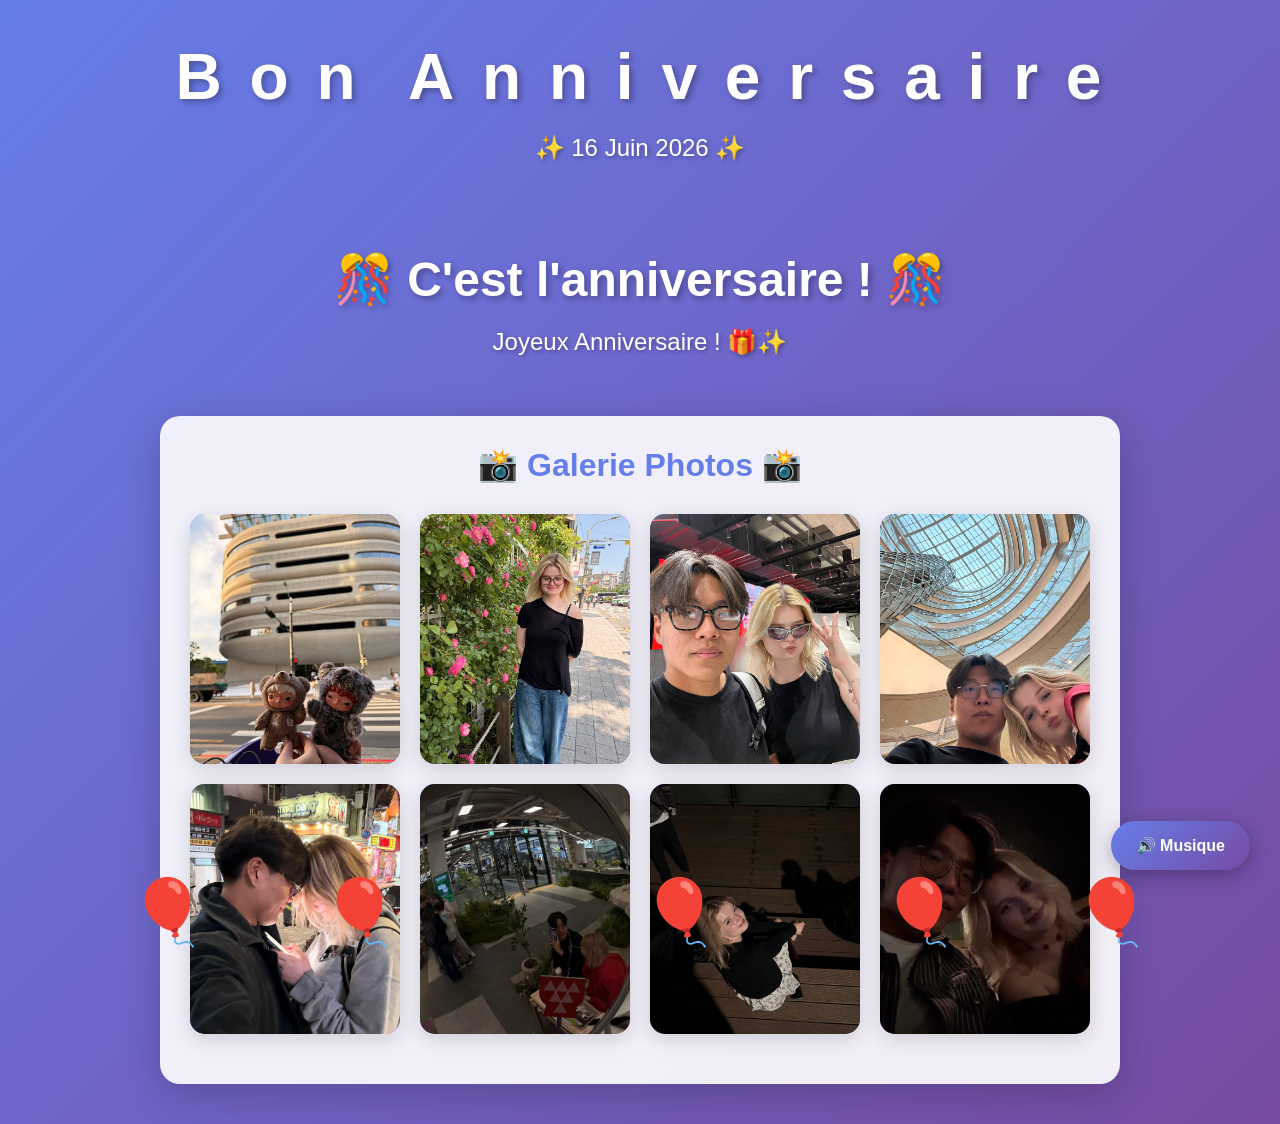
==== index.html @ 240cf1de "add text" ====
<!DOCTYPE html>
<html lang="fr">
<head>
    <meta charset="UTF-8">
    <meta name="viewport" content="width=device-width, initial-scale=1.0">
    <title>🎉 Compte à rebours Anniversaire</title>
    <link rel="stylesheet" href="styles.css">
    <!-- Contrôle de la musique -->
    <div class="music-player">
        <button id="musicToggle" class="music-btn" title="Cliquez pour jouer la musique">
            🔊 Musique
        </button>
    </div>

    <audio id="birthdayMusic" loop>
        <source src="audio/Billie_Elish.mp3" type="audio/mpeg">
         <!-- Confettis de fond 
          <source src="audio/birthday.ogg" type="audio/ogg">-->
        Votre navigateur ne supporte pas la lecture audio.
    </audio>

</head>
<body>
    <!-- Confettis de fond -->
    <div class="confetti-container" id="confetti"></div>

    <!-- Contenu principal -->
    <div class="container">
        <!-- Titre festif -->
        <div class="header">
            <h1 class="title">
                <span class="letter">B</span>
                <span class="letter">o</span>
                <span class="letter">n</span>
                <span class="letter"> </span>
                <span class="letter">A</span>
                <span class="letter">n</span>
                <span class="letter">n</span>
                <span class="letter">i</span>
                <span class="letter">v</span>
                <span class="letter">e</span>
                <span class="letter">r</span>
                <span class="letter">s</span>
                <span class="letter">a</span>
                <span class="letter">i</span>
                <span class="letter">r</span>
                <span class="letter">e</span>
            </h1>
            <p class="subtitle">✨ 16 Juin 2026 ✨</p>
        </div>

        <!-- Décompte -->
        <div class="countdown-wrapper">
            <div class="countdown" id="countdown">
                <div class="countdown-item">
                    <div class="countdown-number" id="days">0</div>
                    <div class="countdown-label">Jours</div>
                </div>
                <div class="countdown-item">
                    <div class="countdown-number" id="hours">0</div>
                    <div class="countdown-label">Heures</div>
                </div>
                <div class="countdown-item">
                    <div class="countdown-number" id="minutes">0</div>
                    <div class="countdown-label">Minutes</div>
                </div>
                <div class="countdown-item">
                    <div class="countdown-number" id="seconds">0</div>
                    <div class="countdown-label">Secondes</div>
                </div>
            </div>
        </div>

        <!-- Message de célébration -->
        <div class="celebration-message" id="celebrationMessage" style="display: none;">
            <h2 class="celebrate-text">🎊 C'est l'anniversaire ! 🎊</h2>
            <p class="celebrate-subtitle">Joyeux Anniversaire ! 🎁✨</p>
        </div>

        <!-- Galerie de photos -->
        <div class="gallery-section">
            <h2 class="gallery-title">📸 Galerie Photos 📸</h2>
            <div class="gallery">
                <div class="gallery-item" data-text="The matching Pop Mart figures ! ">
                    <img src="images/photo1.jpeg" alt="Photo d'anniversaire 1">
                    <div class="gallery-overlay">Photo 1</div>
                </div>
                <div class="gallery-item" data-text="My pretty girl with flowers🌷 ! ">
                    <img src="images/photo2.jpeg" alt="Photo d'anniversaire 2">
                    <div class="gallery-overlay">Photo 2</div>
                </div>
                <div class="gallery-item" data-text="we are stylish and no one can stop us ! 😎 ">
                    <img src="images/photo3.jpeg" alt="Photo d'anniversaire 3">
                    <div class="gallery-overlay">Photo 3</div>
                </div>
                <div class="gallery-item" data-text="Most crwoded place in the world ! 😵‍💫 ">
                    <img src="images/photo4.jpeg" alt="Photo d'anniversaire 4">
                    <div class="gallery-overlay">Photo 4</div>
                </div>
                <div class="gallery-item" data-text="My sweet heart with her cute smile ! 😍 ">
                    <img src="images/photo5.jpeg" alt="Photo d'anniversaire 5">
                    <div class="gallery-overlay">Photo 5</div>
                </div>
                <div class="gallery-item" data-text="Always together, no matter what ! 🫂 ">
                    <img src="images/photo6.jpeg" alt="Photo d'anniversaire 6">
                    <div class="gallery-overlay">Photo 6</div>
                </div>
                <div class="gallery-item" data-text="The prettiest view in the world ! 🫦 ">
                    <img src="images/photo7.jpeg" alt="Photo d'anniversaire 7">
                    <div class="gallery-overlay">Photo 7</div>
                </div>
                <div class="gallery-item" data-text="I hope we will have many more adventures together ! ❤️ ">
                    <img src="images/photo8.jpg" alt="Photo d'anniversaire 8">
                    <div class="gallery-overlay">Photo 8</div>
                </div>
            </div>
        </div>

        <!-- Modal pour afficher l'image et le texte au complet -->
        <div class="modal" id="photoModal">
            <div class="modal-content">
                <span class="close">&times;</span>
                <div class="modal-body">
                    <img id="modalImage" src="" alt="Photo agrandie"> 
                    <div class="modal-text">
                        <p id="modalText"></p>
                    </div>
                </div>
            </div>
        </div>

        <!-- Décoration festive -->
        <div class="balloons">
            <div class="balloon balloon-1">🎈</div>
            <div class="balloon balloon-2">🎈</div>
            <div class="balloon balloon-3">🎈</div>
            <div class="balloon balloon-4">🎈</div>
            <div class="balloon balloon-5">🎈</div>
        </div>
    </div>

    <script src="script.js"></script>
</body>
</html>
---- styles.css ----
* {
    margin: 0;
    padding: 0;
    box-sizing: border-box;
}

body {
    font-family: 'Arial', sans-serif;
    background: linear-gradient(135deg, #667eea 0%, #764ba2 25%, #f093fb 50%, #4facfe 75%, #00f2fe 100%);
    background-size: 400% 400%;
    animation: gradientShift 15s ease infinite;
    min-height: 100vh;
    overflow-x: hidden;
    color: #333;
}

@keyframes gradientShift {
    0% {
        background-position: 0% 50%;
    }
    50% {
        background-position: 100% 50%;
    }
    100% {
        background-position: 0% 50%;
    }
}

/* Confettis */
.confetti-container {
    position: fixed;
    top: 0;
    left: 0;
    width: 100%;
    height: 100%;
    pointer-events: none;
    overflow: hidden;
}

.confetti {
    position: absolute;
    width: 10px;
    height: 10px;
    background: #f0f;
    animation: fall 3s ease-in forwards;
}

@keyframes fall {
    to {
        transform: translateY(100vh) rotate(360deg);
        opacity: 0;
    }
}

/* Conteneur principal */
.container {
    max-width: 1000px;
    margin: 0 auto;
    padding: 40px 20px;
    z-index: 10;
    position: relative;
}

/* En-tête */
.header {
    text-align: center;
    margin-bottom: 50px;
}

.title {
    font-size: 4rem;
    font-weight: bold;
    color: white;
    text-shadow: 3px 3px 6px rgba(0, 0, 0, 0.3);
    margin-bottom: 20px;
    letter-spacing: 3px;
}

.letter {
    display: inline-block;
    animation: bounce 0.6s ease-in-out infinite;
    margin: 0 2px;
}

.letter:nth-child(1) { animation-delay: 0s; }
.letter:nth-child(2) { animation-delay: 0.1s; }
.letter:nth-child(3) { animation-delay: 0.2s; }
.letter:nth-child(4) { animation-delay: 0.3s; }
.letter:nth-child(5) { animation-delay: 0.4s; }
.letter:nth-child(6) { animation-delay: 0.5s; }
.letter:nth-child(7) { animation-delay: 0.6s; }
.letter:nth-child(8) { animation-delay: 0.7s; }
.letter:nth-child(9) { animation-delay: 0.8s; }
.letter:nth-child(10) { animation-delay: 0.9s; }
.letter:nth-child(11) { animation-delay: 1s; }
.letter:nth-child(12) { animation-delay: 1.1s; }
.letter:nth-child(13) { animation-delay: 1.2s; }
.letter:nth-child(14) { animation-delay: 1.3s; }
.letter:nth-child(15) { animation-delay: 1.4s; }
.letter:nth-child(16) { animation-delay: 1.5s; }

@keyframes bounce {
    0%, 100% {
        transform: translateY(0);
    }
    50% {
        transform: translateY(-20px);
    }
}

.subtitle {
    font-size: 1.5rem;
    color: white;
    text-shadow: 2px 2px 4px rgba(0, 0, 0, 0.3);
}

/* Décompte */
.countdown-wrapper {
    margin: 40px 0;
    display: flex;
    justify-content: center;
}

.countdown {
    display: grid;
    grid-template-columns: repeat(auto-fit, minmax(100px, 1fr));
    gap: 20px;
    max-width: 500px;
}

.countdown-item {
    background: rgba(255, 255, 255, 0.95);
    border-radius: 15px;
    padding: 20px;
    text-align: center;
    box-shadow: 0 8px 32px rgba(0, 0, 0, 0.2);
    transition: transform 0.3s ease, box-shadow 0.3s ease;
}

.countdown-item:hover {
    transform: translateY(-10px);
    box-shadow: 0 12px 40px rgba(0, 0, 0, 0.3);
}

.countdown-number {
    font-size: 3rem;
    font-weight: bold;
    color: #667eea;
    line-height: 1;
    margin-bottom: 10px;
    animation: pulse 1s ease-in-out infinite;
}

@keyframes pulse {
    0%, 100% {
        transform: scale(1);
    }
    50% {
        transform: scale(1.1);
    }
}

.countdown-label {
    font-size: 0.9rem;
    color: #666;
    text-transform: uppercase;
    font-weight: bold;
    letter-spacing: 1px;
}

/* Message de célébration */
.celebration-message {
    text-align: center;
    margin: 40px 0;
    animation: celebrateShow 0.6s ease-out;
}

@keyframes celebrateShow {
    0% {
        opacity: 0;
        transform: scale(0.8);
    }
    100% {
        opacity: 1;
        transform: scale(1);
    }
}

.celebrate-text {
    font-size: 3rem;
    color: white;
    text-shadow: 3px 3px 6px rgba(0, 0, 0, 0.3);
    animation: celebrate 0.6s ease-out;
}

@keyframes celebrate {
    0% {
        transform: scale(0) rotate(-180deg);
    }
    100% {
        transform: scale(1) rotate(0);
    }
}

.celebrate-subtitle {
    font-size: 1.5rem;
    color: white;
    text-shadow: 2px 2px 4px rgba(0, 0, 0, 0.3);
    margin-top: 20px;
}

/* Galerie de photos */
.gallery-section {
    margin-top: 60px;
    padding: 30px;
    background: rgba(255, 255, 255, 0.9);
    border-radius: 20px;
    box-shadow: 0 10px 40px rgba(0, 0, 0, 0.2);
}

.gallery-title {
    text-align: center;
    font-size: 2rem;
    color: #667eea;
    margin-bottom: 30px;
}

.gallery {
    display: grid;
    grid-template-columns: repeat(auto-fit, minmax(200px, 1fr));
    gap: 20px;
    margin-bottom: 20px;
}

.gallery-item {
    position: relative;
    border-radius: 15px;
    overflow: hidden;
    box-shadow: 0 5px 20px rgba(0, 0, 0, 0.15);
    transition: transform 0.3s ease, box-shadow 0.3s ease;
    height: 250px;
    background: linear-gradient(135deg, #667eea, #764ba2);
}

.gallery-item:hover {
    transform: translateY(-10px) scale(1.05);
    box-shadow: 0 10px 35px rgba(0, 0, 0, 0.3);
}

.gallery-item img {
    width: 100%;
    height: 100%;
    object-fit: cover;
    transition: transform 0.3s ease;
}

.gallery-item:hover img {
    transform: scale(1.1);
}

.gallery-overlay {
    position: absolute;
    bottom: 0;
    left: 0;
    right: 0;
    background: linear-gradient(to top, rgba(0, 0, 0, 0.7), transparent);
    color: white;
    padding: 20px;
    font-weight: bold;
    font-size: 1.1rem;
    transform: translateY(100%);
    transition: transform 0.3s ease;
}

.gallery-item:hover .gallery-overlay {
    transform: translateY(0);
}

.gallery-note {
    text-align: center;
    color: #667eea;
    font-style: italic;
    margin-top: 20px;
}

.gallery-note code {
    background: #f0f0f0;
    padding: 3px 8px;
    border-radius: 5px;
    font-family: 'Courier New', monospace;
}

/* Ballons */
.balloons {
    position: fixed;
    top: 0;
    left: 0;
    width: 100%;
    height: 100%;
    pointer-events: none;
    z-index: 1;
}

.balloon {
    position: absolute;
    font-size: 4rem;
    animation: float 6s ease-in infinite;
}

.balloon-1 {
    left: 10%;
    bottom: -50px;
    animation-delay: 0s;
}

.balloon-2 {
    left: 25%;
    bottom: -50px;
    animation-delay: 0.5s;
}

.balloon-3 {
    left: 50%;
    bottom: -50px;
    animation-delay: 1s;
}

.balloon-4 {
    right: 25%;
    bottom: -50px;
    animation-delay: 1.5s;
}

.balloon-5 {
    right: 10%;
    bottom: -50px;
    animation-delay: 2s;
}

@keyframes float {
    0% {
        transform: translateY(0) rotate(0deg);
        opacity: 1;
    }
    100% {
        transform: translateY(-120vh) rotate(20deg);
        opacity: 0;
    }
}

/* Responsive */
@media (max-width: 768px) {
    .title {
        font-size: 2.5rem;
    }

    .subtitle {
        font-size: 1.2rem;
    }

    .countdown {
        grid-template-columns: repeat(2, 1fr);
    }

    .countdown-number {
        font-size: 2rem;
    }

    .gallery {
        grid-template-columns: repeat(auto-fit, minmax(150px, 1fr));
    }

    .gallery-item {
        height: 150px;
    }

    .celebrate-text {
        font-size: 2rem;
    }

    .balloon {
        font-size: 3rem;
    }
}

@media (max-width: 480px) {
    .title {
        font-size: 2rem;
    }

    .subtitle {
        font-size: 1rem;
    }

    .countdown {
        grid-template-columns: repeat(2, 1fr);
        gap: 10px;
    }

    .countdown-item {
        padding: 15px;
    }

    .countdown-number {
        font-size: 1.5rem;
    }

    .gallery {
        grid-template-columns: repeat(2, 1fr);
        gap: 10px;
    }

    .gallery-item {
        height: 120px;
    }

    .gallery-section {
        padding: 20px;
    }

    .gallery-title {
        font-size: 1.5rem;
    }

    .celebrate-text {
        font-size: 1.5rem;
    }

    .balloon {
        font-size: 2rem;
    }
}

/* Lecteur de musique */
.music-player {
    position: fixed;
    bottom: 30px;
    right: 30px;
    z-index: 100;
}

.music-btn {
    background: linear-gradient(135deg, #667eea, #764ba2);
    color: white;
    border: none;
    padding: 15px 25px;
    border-radius: 50px;
    font-size: 1rem;
    font-weight: bold;
    cursor: pointer;
    box-shadow: 0 5px 20px rgba(0, 0, 0, 0.3);
    transition: all 0.3s ease;
}

.music-btn:hover {
    transform: scale(1.1);
    box-shadow: 0 8px 30px rgba(0, 0, 0, 0.4);
}

.music-btn.playing {
    background: linear-gradient(135deg, #f093fb, #f5576c);
    animation: pulse-music 1s ease-in-out infinite;
}

@keyframes pulse-music {
    0%, 100% {
        transform: scale(1);
    }
    50% {
        transform: scale(1.05);
    }
}

/* Responsive */
@media (max-width: 768px) {
    .music-player {
        bottom: 20px;
        right: 20px;
    }

    .music-btn {
        padding: 12px 20px;
        font-size: 0.9rem;
    }
}

/* Modal pour les photos */
.modal {
    display: none;
    position: fixed;
    z-index: 1000;
    left: 0;
    top: 0;
    width: 100%;
    height: 100%;
    background-color: rgba(0, 0, 0, 0.8);
    animation: fadeIn 0.3s ease;
}

@keyframes fadeIn {
    from {
        opacity: 0;
    }
    to {
        opacity: 1;
    }
}

.modal-content {
    background-color: white;
    margin: 5% auto;
    padding: 0;
    border-radius: 15px;
    max-width: 800px;
    max-height: 90vh;
    overflow-y: auto;
    box-shadow: 0 10px 50px rgba(0, 0, 0, 0.3);
    animation: slideIn 0.3s ease;
}

@keyframes slideIn {
    from {
        transform: translateY(-50px);
        opacity: 0;
    }
    to {
        transform: translateY(0);
        opacity: 1;
    }
}

.modal-body {
    position: relative;
}

.modal-body img {
    width: 100%;
    border-radius: 15px 15px 0 0;
    display: block;
}

.modal-text {
    padding: 30px;
    background: white;
    border-radius: 0 0 15px 15px;
}

.modal-text p {
    font-size: 1.1rem;
    line-height: 1.6;
    color: #333;
    margin: 0;
}

.close {
    position: absolute;
    right: 20px;
    top: 20px;
    font-size: 2rem;
    font-weight: bold;
    color: white;
    cursor: pointer;
    background: rgba(0, 0, 0, 0.5);
    width: 40px;
    height: 40px;
    border-radius: 50%;
    display: flex;
    align-items: center;
    justify-content: center;
    transition: all 0.3s ease;
}

.close:hover {
    background: rgba(0, 0, 0, 0.8);
    transform: scale(1.1);
}

/* Responsive modal */
@media (max-width: 768px) {
    .modal-content {
        margin: 20% auto;
        max-width: 95%;
    }

    .modal-text {
        padding: 20px;
    }

    .modal-text p {
        font-size: 1rem;
    }

    .close {
        right: 10px;
        top: 10px;
        width: 35px;
        height: 35px;
        font-size: 1.5rem;
    }
}
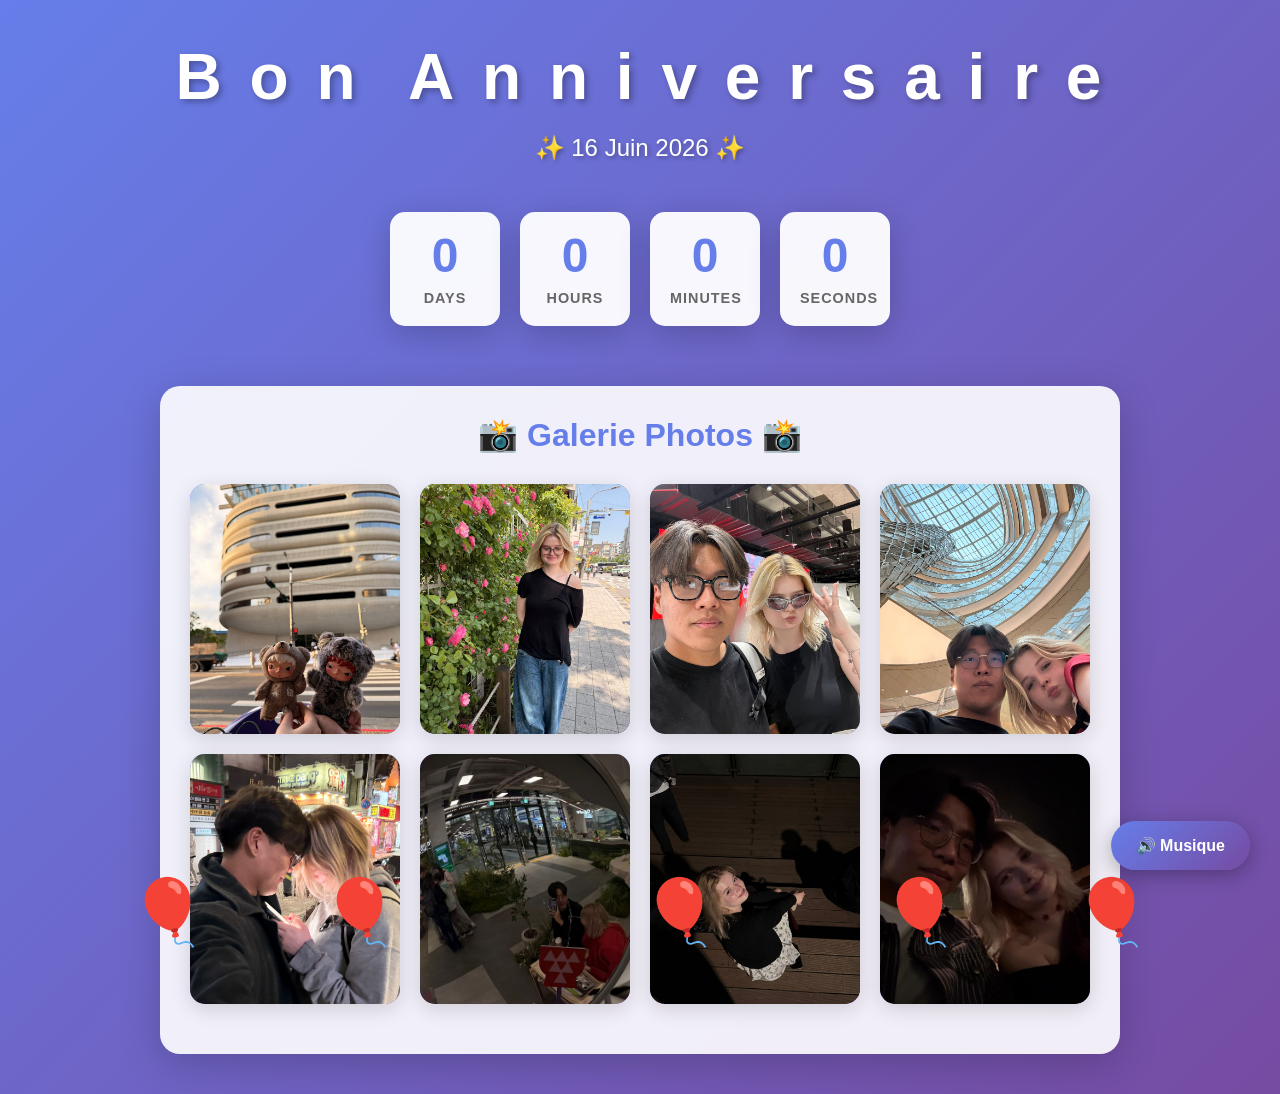
==== commit c3a6841b: "Add the locked pictures" ====
--- a/index.html
+++ b/index.html
@@ -54,11 +54,11 @@
             <div class="countdown" id="countdown">
                 <div class="countdown-item">
                     <div class="countdown-number" id="days">0</div>
-                    <div class="countdown-label">Jours</div>
+                    <div class="countdown-label">Days</div>
                 </div>
                 <div class="countdown-item">
                     <div class="countdown-number" id="hours">0</div>
-                    <div class="countdown-label">Heures</div>
+                    <div class="countdown-label">Hours</div>
                 </div>
                 <div class="countdown-item">
                     <div class="countdown-number" id="minutes">0</div>
@@ -66,7 +66,7 @@
                 </div>
                 <div class="countdown-item">
                     <div class="countdown-number" id="seconds">0</div>
-                    <div class="countdown-label">Secondes</div>
+                    <div class="countdown-label">Seconds</div>
                 </div>
             </div>
         </div>
@@ -81,35 +81,35 @@
         <div class="gallery-section">
             <h2 class="gallery-title">📸 Galerie Photos 📸</h2>
             <div class="gallery">
-                <div class="gallery-item" data-text="The matching Pop Mart figures ! ">
+                <div class="gallery-item" data-unlock-date="2026-06-09"data-text="The matching Pop Mart figures ! ">
                     <img src="images/photo1.jpeg" alt="Photo d'anniversaire 1">
                     <div class="gallery-overlay">Photo 1</div>
                 </div>
-                <div class="gallery-item" data-text="My pretty girl with flowers🌷 ! ">
+                <div class="gallery-item" data-unlock-date="2026-06-10" data-text="My pretty girl with flowers🌷 ! ">
                     <img src="images/photo2.jpeg" alt="Photo d'anniversaire 2">
                     <div class="gallery-overlay">Photo 2</div>
                 </div>
-                <div class="gallery-item" data-text="we are stylish and no one can stop us ! 😎 ">
+                <div class="gallery-item" data-unlock-date="2026-06-11" data-text="we are stylish and no one can stop us ! 😎 ">
                     <img src="images/photo3.jpeg" alt="Photo d'anniversaire 3">
                     <div class="gallery-overlay">Photo 3</div>
                 </div>
-                <div class="gallery-item" data-text="Most crwoded place in the world ! 😵‍💫 ">
+                <div class="gallery-item" data-unlock-date="2026-06-12" data-text="Most crwoded place in the world ! 😵‍💫 ">
                     <img src="images/photo4.jpeg" alt="Photo d'anniversaire 4">
                     <div class="gallery-overlay">Photo 4</div>
                 </div>
-                <div class="gallery-item" data-text="My sweet heart with her cute smile ! 😍 ">
+                <div class="gallery-item" data-unlock-date="2026-06-13" data-text="My sweet heart with her cute smile ! 😍 ">
                     <img src="images/photo5.jpeg" alt="Photo d'anniversaire 5">
                     <div class="gallery-overlay">Photo 5</div>
                 </div>
-                <div class="gallery-item" data-text="Always together, no matter what ! 🫂 ">
+                <div class="gallery-item" data-unlock-date="2026-06-14" data-text="Always together, no matter what ! 🫂 ">
                     <img src="images/photo6.jpeg" alt="Photo d'anniversaire 6">
                     <div class="gallery-overlay">Photo 6</div>
                 </div>
-                <div class="gallery-item" data-text="The prettiest view in the world ! 🫦 ">
+                <div class="gallery-item" data-unlock-date="2026-06-15" data-text="The prettiest view in the world ! 🫦 ">
                     <img src="images/photo7.jpeg" alt="Photo d'anniversaire 7">
                     <div class="gallery-overlay">Photo 7</div>
                 </div>
-                <div class="gallery-item" data-text="I hope we will have many more adventures together ! ❤️ ">
+                <div class="gallery-item" data-unlock-date="2026-06-16" data-text="I hope we will have many more adventures together ! ❤️ ">
                     <img src="images/photo8.jpg" alt="Photo d'anniversaire 8">
                     <div class="gallery-overlay">Photo 8</div>
                 </div>
--- a/styles.css
+++ b/styles.css
@@ -597,4 +597,102 @@
         height: 35px;
         font-size: 1.5rem;
     }
+}
+
+/* Verrouillage des photos */
+.gallery-lock {
+    position: absolute;
+    top: 0;
+    left: 0;
+    right: 0;
+    bottom: 0;
+    background: linear-gradient(135deg, rgba(102, 126, 234, 0.9), rgba(118, 75, 162, 0.9));
+    display: flex;
+    flex-direction: column;
+    align-items: center;
+    justify-content: center;
+    border-radius: 15px;
+    font-size: 3rem;
+    color: white;
+    transition: all 0.3s ease;
+}
+
+.gallery-lock span {
+    font-size: 4rem;
+    margin-bottom: 10px;
+    animation: shake 0.5s ease-in-out infinite;
+}
+
+@keyframes shake {
+    0%, 100% {
+        transform: rotate(-5deg);
+    }
+    50% {
+        transform: rotate(5deg);
+    }
+}
+
+.gallery-lock small {
+    font-size: 0.8rem;
+    text-align: center;
+    font-weight: bold;
+}
+
+/* Photo déverrouillée */
+.gallery-item.unlocked .gallery-lock {
+    display: none;
+}
+
+.gallery-item.unlocked {
+    cursor: pointer;
+}
+
+.gallery-item.locked {
+    cursor: not-allowed;
+    opacity: 0.7;
+}
+
+.gallery-item.unlocked:hover {
+    transform: translateY(-10px) scale(1.05);
+    box-shadow: 0 10px 35px rgba(0, 0, 0, 0.3);
+}
+
+.unlock-notification {
+    position: fixed;
+    top: 20px;
+    left: 50%;
+    transform: translateX(-50%);
+    background: linear-gradient(135deg, #f093fb, #f5576c);
+    color: white;
+    padding: 20px 40px;
+    border-radius: 50px;
+    box-shadow: 0 5px 20px rgba(0, 0, 0, 0.3);
+    animation: slideDown 0.5s ease-out;
+    z-index: 2000;
+}
+
+@keyframes slideDown {
+    from {
+        transform: translateX(-50%) translateY(-100px);
+        opacity: 0;
+    }
+    to {
+        transform: translateX(-50%) translateY(0);
+        opacity: 1;
+    }
+}
+
+@keyframes slideUp {
+    from {
+        transform: translateX(-50%) translateY(0);
+        opacity: 1;
+    }
+    to {
+        transform: translateX(-50%) translateY(-100px);
+        opacity: 0;
+    }
+}
+
+.unlock-notification.hide {
+    animation: slideUp 0.5s ease-out forwards;
 }
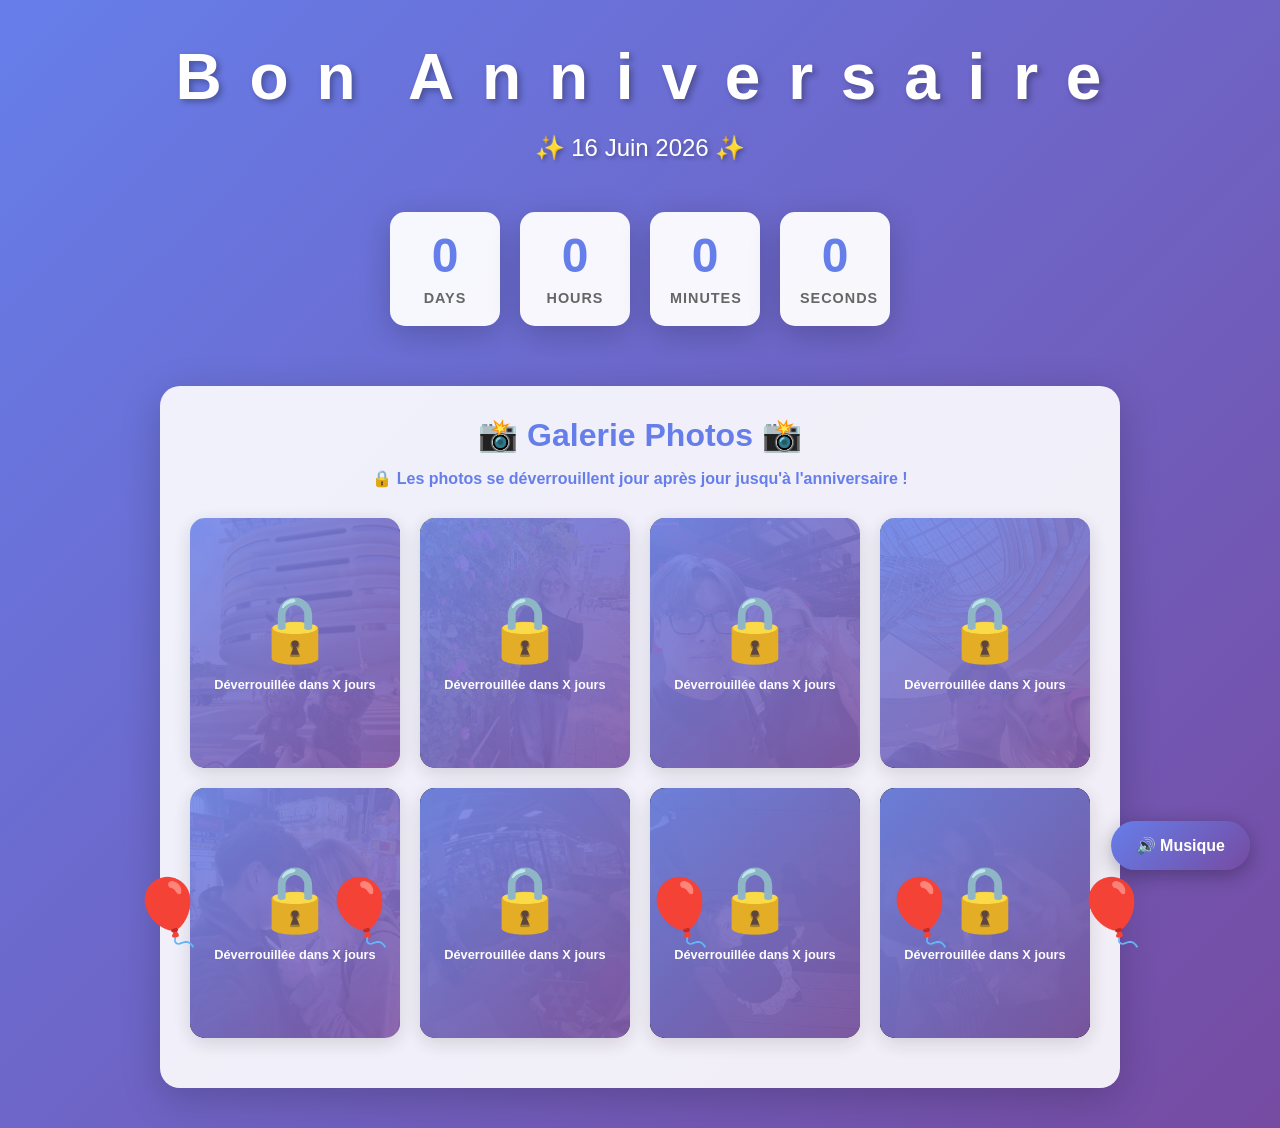
==== commit f4e01deb: "locker des images" ====
--- a/index.html
+++ b/index.html
@@ -76,42 +76,75 @@
             <h2 class="celebrate-text">🎊 C'est l'anniversaire ! 🎊</h2>
             <p class="celebrate-subtitle">Joyeux Anniversaire ! 🎁✨</p>
         </div>
-
+        
         <!-- Galerie de photos -->
         <div class="gallery-section">
             <h2 class="gallery-title">📸 Galerie Photos 📸</h2>
+            <p class="gallery-info">🔒 Les photos se déverrouillent jour après jour jusqu'à l'anniversaire !</p>
             <div class="gallery">
-                <div class="gallery-item" data-unlock-date="2026-06-09"data-text="The matching Pop Mart figures ! ">
+                <div class="gallery-item locked" data-unlock-date="2026-06-09" data-text="The matching Pop Mart figures !">
                     <img src="images/photo1.jpeg" alt="Photo d'anniversaire 1">
                     <div class="gallery-overlay">Photo 1</div>
+                    <div class="gallery-lock">
+                        <span>🔒</span>
+                        <small id="unlock-date-1">Déverrouillée dans X jours</small>
+                    </div>
                 </div>
-                <div class="gallery-item" data-unlock-date="2026-06-10" data-text="My pretty girl with flowers🌷 ! ">
+                <div class="gallery-item locked" data-unlock-date="2026-06-10" data-text="My pretty girl with flowers🌷 !">
                     <img src="images/photo2.jpeg" alt="Photo d'anniversaire 2">
                     <div class="gallery-overlay">Photo 2</div>
+                    <div class="gallery-lock">
+                        <span>🔒</span>
+                        <small id="unlock-date-2">Déverrouillée dans X jours</small>
+                    </div>
                 </div>
-                <div class="gallery-item" data-unlock-date="2026-06-11" data-text="we are stylish and no one can stop us ! 😎 ">
+                <div class="gallery-item locked" data-unlock-date="2026-06-11" data-text="we are stylish and no one can stop us ! 😎">
                     <img src="images/photo3.jpeg" alt="Photo d'anniversaire 3">
                     <div class="gallery-overlay">Photo 3</div>
+                    <div class="gallery-lock">
+                        <span>🔒</span>
+                        <small id="unlock-date-3">Déverrouillée dans X jours</small>
+                    </div>
                 </div>
-                <div class="gallery-item" data-unlock-date="2026-06-12" data-text="Most crwoded place in the world ! 😵‍💫 ">
+                <div class="gallery-item locked" data-unlock-date="2026-06-12" data-text="Most crwoded place in the world ! 😵‍💫">
                     <img src="images/photo4.jpeg" alt="Photo d'anniversaire 4">
                     <div class="gallery-overlay">Photo 4</div>
+                    <div class="gallery-lock">
+                        <span>🔒</span>
+                        <small id="unlock-date-4">Déverrouillée dans X jours</small>
+                    </div>
                 </div>
-                <div class="gallery-item" data-unlock-date="2026-06-13" data-text="My sweet heart with her cute smile ! 😍 ">
+                <div class="gallery-item locked" data-unlock-date="2026-06-13" data-text="My sweet heart with her cute smile ! 😍">
                     <img src="images/photo5.jpeg" alt="Photo d'anniversaire 5">
                     <div class="gallery-overlay">Photo 5</div>
+                    <div class="gallery-lock">
+                        <span>🔒</span>
+                        <small id="unlock-date-5">Déverrouillée dans X jours</small>
+                    </div>
                 </div>
-                <div class="gallery-item" data-unlock-date="2026-06-14" data-text="Always together, no matter what ! 🫂 ">
+                <div class="gallery-item locked" data-unlock-date="2026-06-14" data-text="Always together, no matter what ! 🫂">
                     <img src="images/photo6.jpeg" alt="Photo d'anniversaire 6">
                     <div class="gallery-overlay">Photo 6</div>
+                    <div class="gallery-lock">
+                        <span>🔒</span>
+                        <small id="unlock-date-6">Déverrouillée dans X jours</small>
+                    </div>
                 </div>
-                <div class="gallery-item" data-unlock-date="2026-06-15" data-text="The prettiest view in the world ! 🫦 ">
+                <div class="gallery-item locked" data-unlock-date="2026-06-15" data-text="The prettiest view in the world ! 🫦">
                     <img src="images/photo7.jpeg" alt="Photo d'anniversaire 7">
                     <div class="gallery-overlay">Photo 7</div>
+                    <div class="gallery-lock">
+                        <span>🔒</span>
+                        <small id="unlock-date-7">Déverrouillée dans X jours</small>
+                    </div>
                 </div>
-                <div class="gallery-item" data-unlock-date="2026-06-16" data-text="I hope we will have many more adventures together ! ❤️ ">
+                <div class="gallery-item locked" data-unlock-date="2026-06-16" data-text="I hope we will have many more adventures together ! ❤️">
                     <img src="images/photo8.jpg" alt="Photo d'anniversaire 8">
                     <div class="gallery-overlay">Photo 8</div>
+                    <div class="gallery-lock">
+                        <span>🔒</span>
+                        <small id="unlock-date-8">Déverrouillée dans X jours</small>
+                    </div>
                 </div>
             </div>
         </div>
@@ -121,7 +154,7 @@
             <div class="modal-content">
                 <span class="close">&times;</span>
                 <div class="modal-body">
-                    <img id="modalImage" src="" alt="Photo agrandie"> 
+                    <img id="modalImage" src="" alt="Photo agrandie">
                     <div class="modal-text">
                         <p id="modalText"></p>
                     </div>
--- a/styles.css
+++ b/styles.css
@@ -222,6 +222,13 @@
     text-align: center;
     font-size: 2rem;
     color: #667eea;
+    margin-bottom: 15px;
+}
+
+.gallery-info {
+    text-align: center;
+    color: #667eea;
+    font-weight: bold;
     margin-bottom: 30px;
 }
 
@@ -242,7 +249,16 @@
     background: linear-gradient(135deg, #667eea, #764ba2);
 }
 
-.gallery-item:hover {
+.gallery-item.locked {
+    cursor: not-allowed;
+    opacity: 0.9;
+}
+
+.gallery-item.unlocked {
+    cursor: pointer;
+}
+
+.gallery-item.unlocked:hover {
     transform: translateY(-10px) scale(1.05);
     box-shadow: 0 10px 35px rgba(0, 0, 0, 0.3);
 }
@@ -254,7 +270,7 @@
     transition: transform 0.3s ease;
 }
 
-.gallery-item:hover img {
+.gallery-item.unlocked:hover img {
     transform: scale(1.1);
 }
 
@@ -272,331 +288,8 @@
     transition: transform 0.3s ease;
 }
 
-.gallery-item:hover .gallery-overlay {
+.gallery-item.unlocked:hover .gallery-overlay {
     transform: translateY(0);
-}
-
-.gallery-note {
-    text-align: center;
-    color: #667eea;
-    font-style: italic;
-    margin-top: 20px;
-}
-
-.gallery-note code {
-    background: #f0f0f0;
-    padding: 3px 8px;
-    border-radius: 5px;
-    font-family: 'Courier New', monospace;
-}
-
-/* Ballons */
-.balloons {
-    position: fixed;
-    top: 0;
-    left: 0;
-    width: 100%;
-    height: 100%;
-    pointer-events: none;
-    z-index: 1;
-}
-
-.balloon {
-    position: absolute;
-    font-size: 4rem;
-    animation: float 6s ease-in infinite;
-}
-
-.balloon-1 {
-    left: 10%;
-    bottom: -50px;
-    animation-delay: 0s;
-}
-
-.balloon-2 {
-    left: 25%;
-    bottom: -50px;
-    animation-delay: 0.5s;
-}
-
-.balloon-3 {
-    left: 50%;
-    bottom: -50px;
-    animation-delay: 1s;
-}
-
-.balloon-4 {
-    right: 25%;
-    bottom: -50px;
-    animation-delay: 1.5s;
-}
-
-.balloon-5 {
-    right: 10%;
-    bottom: -50px;
-    animation-delay: 2s;
-}
-
-@keyframes float {
-    0% {
-        transform: translateY(0) rotate(0deg);
-        opacity: 1;
-    }
-    100% {
-        transform: translateY(-120vh) rotate(20deg);
-        opacity: 0;
-    }
-}
-
-/* Responsive */
-@media (max-width: 768px) {
-    .title {
-        font-size: 2.5rem;
-    }
-
-    .subtitle {
-        font-size: 1.2rem;
-    }
-
-    .countdown {
-        grid-template-columns: repeat(2, 1fr);
-    }
-
-    .countdown-number {
-        font-size: 2rem;
-    }
-
-    .gallery {
-        grid-template-columns: repeat(auto-fit, minmax(150px, 1fr));
-    }
-
-    .gallery-item {
-        height: 150px;
-    }
-
-    .celebrate-text {
-        font-size: 2rem;
-    }
-
-    .balloon {
-        font-size: 3rem;
-    }
-}
-
-@media (max-width: 480px) {
-    .title {
-        font-size: 2rem;
-    }
-
-    .subtitle {
-        font-size: 1rem;
-    }
-
-    .countdown {
-        grid-template-columns: repeat(2, 1fr);
-        gap: 10px;
-    }
-
-    .countdown-item {
-        padding: 15px;
-    }
-
-    .countdown-number {
-        font-size: 1.5rem;
-    }
-
-    .gallery {
-        grid-template-columns: repeat(2, 1fr);
-        gap: 10px;
-    }
-
-    .gallery-item {
-        height: 120px;
-    }
-
-    .gallery-section {
-        padding: 20px;
-    }
-
-    .gallery-title {
-        font-size: 1.5rem;
-    }
-
-    .celebrate-text {
-        font-size: 1.5rem;
-    }
-
-    .balloon {
-        font-size: 2rem;
-    }
-}
-
-/* Lecteur de musique */
-.music-player {
-    position: fixed;
-    bottom: 30px;
-    right: 30px;
-    z-index: 100;
-}
-
-.music-btn {
-    background: linear-gradient(135deg, #667eea, #764ba2);
-    color: white;
-    border: none;
-    padding: 15px 25px;
-    border-radius: 50px;
-    font-size: 1rem;
-    font-weight: bold;
-    cursor: pointer;
-    box-shadow: 0 5px 20px rgba(0, 0, 0, 0.3);
-    transition: all 0.3s ease;
-}
-
-.music-btn:hover {
-    transform: scale(1.1);
-    box-shadow: 0 8px 30px rgba(0, 0, 0, 0.4);
-}
-
-.music-btn.playing {
-    background: linear-gradient(135deg, #f093fb, #f5576c);
-    animation: pulse-music 1s ease-in-out infinite;
-}
-
-@keyframes pulse-music {
-    0%, 100% {
-        transform: scale(1);
-    }
-    50% {
-        transform: scale(1.05);
-    }
-}
-
-/* Responsive */
-@media (max-width: 768px) {
-    .music-player {
-        bottom: 20px;
-        right: 20px;
-    }
-
-    .music-btn {
-        padding: 12px 20px;
-        font-size: 0.9rem;
-    }
-}
-
-/* Modal pour les photos */
-.modal {
-    display: none;
-    position: fixed;
-    z-index: 1000;
-    left: 0;
-    top: 0;
-    width: 100%;
-    height: 100%;
-    background-color: rgba(0, 0, 0, 0.8);
-    animation: fadeIn 0.3s ease;
-}
-
-@keyframes fadeIn {
-    from {
-        opacity: 0;
-    }
-    to {
-        opacity: 1;
-    }
-}
-
-.modal-content {
-    background-color: white;
-    margin: 5% auto;
-    padding: 0;
-    border-radius: 15px;
-    max-width: 800px;
-    max-height: 90vh;
-    overflow-y: auto;
-    box-shadow: 0 10px 50px rgba(0, 0, 0, 0.3);
-    animation: slideIn 0.3s ease;
-}
-
-@keyframes slideIn {
-    from {
-        transform: translateY(-50px);
-        opacity: 0;
-    }
-    to {
-        transform: translateY(0);
-        opacity: 1;
-    }
-}
-
-.modal-body {
-    position: relative;
-}
-
-.modal-body img {
-    width: 100%;
-    border-radius: 15px 15px 0 0;
-    display: block;
-}
-
-.modal-text {
-    padding: 30px;
-    background: white;
-    border-radius: 0 0 15px 15px;
-}
-
-.modal-text p {
-    font-size: 1.1rem;
-    line-height: 1.6;
-    color: #333;
-    margin: 0;
-}
-
-.close {
-    position: absolute;
-    right: 20px;
-    top: 20px;
-    font-size: 2rem;
-    font-weight: bold;
-    color: white;
-    cursor: pointer;
-    background: rgba(0, 0, 0, 0.5);
-    width: 40px;
-    height: 40px;
-    border-radius: 50%;
-    display: flex;
-    align-items: center;
-    justify-content: center;
-    transition: all 0.3s ease;
-}
-
-.close:hover {
-    background: rgba(0, 0, 0, 0.8);
-    transform: scale(1.1);
-}
-
-/* Responsive modal */
-@media (max-width: 768px) {
-    .modal-content {
-        margin: 20% auto;
-        max-width: 95%;
-    }
-
-    .modal-text {
-        padding: 20px;
-    }
-
-    .modal-text p {
-        font-size: 1rem;
-    }
-
-    .close {
-        right: 10px;
-        top: 10px;
-        width: 35px;
-        height: 35px;
-        font-size: 1.5rem;
-    }
 }
 
 /* Verrouillage des photos */
@@ -615,6 +308,7 @@
     font-size: 3rem;
     color: white;
     transition: all 0.3s ease;
+    z-index: 10;
 }
 
 .gallery-lock span {
@@ -636,6 +330,7 @@
     font-size: 0.8rem;
     text-align: center;
     font-weight: bold;
+    line-height: 1.3;
 }
 
 /* Photo déverrouillée */
@@ -643,20 +338,210 @@
     display: none;
 }
 
-.gallery-item.unlocked {
+.gallery-note {
+    text-align: center;
+    color: #667eea;
+    font-style: italic;
+    margin-top: 20px;
+}
+
+.gallery-note code {
+    background: #f0f0f0;
+    padding: 3px 8px;
+    border-radius: 5px;
+    font-family: 'Courier New', monospace;
+}
+
+/* Ballons */
+.balloons {
+    position: fixed;
+    top: 0;
+    left: 0;
+    width: 100%;
+    height: 100%;
+    pointer-events: none;
+    z-index: 1;
+}
+
+.balloon {
+    position: absolute;
+    font-size: 4rem;
+    animation: float 6s ease-in infinite;
+}
+
+.balloon-1 {
+    left: 10%;
+    bottom: -50px;
+    animation-delay: 0s;
+}
+
+.balloon-2 {
+    left: 25%;
+    bottom: -50px;
+    animation-delay: 0.5s;
+}
+
+.balloon-3 {
+    left: 50%;
+    bottom: -50px;
+    animation-delay: 1s;
+}
+
+.balloon-4 {
+    right: 25%;
+    bottom: -50px;
+    animation-delay: 1.5s;
+}
+
+.balloon-5 {
+    right: 10%;
+    bottom: -50px;
+    animation-delay: 2s;
+}
+
+@keyframes float {
+    0% {
+        transform: translateY(0) rotate(0deg);
+        opacity: 1;
+    }
+    100% {
+        transform: translateY(-120vh) rotate(20deg);
+        opacity: 0;
+    }
+}
+
+/* Lecteur de musique */
+.music-player {
+    position: fixed;
+    bottom: 30px;
+    right: 30px;
+    z-index: 100;
+}
+
+.music-btn {
+    background: linear-gradient(135deg, #667eea, #764ba2);
+    color: white;
+    border: none;
+    padding: 15px 25px;
+    border-radius: 50px;
+    font-size: 1rem;
+    font-weight: bold;
     cursor: pointer;
-}
-
-.gallery-item.locked {
-    cursor: not-allowed;
-    opacity: 0.7;
-}
-
-.gallery-item.unlocked:hover {
-    transform: translateY(-10px) scale(1.05);
-    box-shadow: 0 10px 35px rgba(0, 0, 0, 0.3);
-}
-
+    box-shadow: 0 5px 20px rgba(0, 0, 0, 0.3);
+    transition: all 0.3s ease;
+}
+
+.music-btn:hover {
+    transform: scale(1.1);
+    box-shadow: 0 8px 30px rgba(0, 0, 0, 0.4);
+}
+
+.music-btn.playing {
+    background: linear-gradient(135deg, #f093fb, #f5576c);
+    animation: pulse-music 1s ease-in-out infinite;
+}
+
+@keyframes pulse-music {
+    0%, 100% {
+        transform: scale(1);
+    }
+    50% {
+        transform: scale(1.05);
+    }
+}
+
+/* Modal pour les photos */
+.modal {
+    display: none;
+    position: fixed;
+    z-index: 1000;
+    left: 0;
+    top: 0;
+    width: 100%;
+    height: 100%;
+    background-color: rgba(0, 0, 0, 0.8);
+    animation: fadeIn 0.3s ease;
+}
+
+@keyframes fadeIn {
+    from {
+        opacity: 0;
+    }
+    to {
+        opacity: 1;
+    }
+}
+
+.modal-content {
+    background-color: white;
+    margin: 5% auto;
+    padding: 0;
+    border-radius: 15px;
+    max-width: 800px;
+    max-height: 90vh;
+    overflow-y: auto;
+    box-shadow: 0 10px 50px rgba(0, 0, 0, 0.3);
+    animation: slideIn 0.3s ease;
+}
+
+@keyframes slideIn {
+    from {
+        transform: translateY(-50px);
+        opacity: 0;
+    }
+    to {
+        transform: translateY(0);
+        opacity: 1;
+    }
+}
+
+.modal-body {
+    position: relative;
+}
+
+.modal-body img {
+    width: 100%;
+    border-radius: 15px 15px 0 0;
+    display: block;
+}
+
+.modal-text {
+    padding: 30px;
+    background: white;
+    border-radius: 0 0 15px 15px;
+}
+
+.modal-text p {
+    font-size: 1.1rem;
+    line-height: 1.6;
+    color: #333;
+    margin: 0;
+}
+
+.close {
+    position: absolute;
+    right: 20px;
+    top: 20px;
+    font-size: 2rem;
+    font-weight: bold;
+    color: white;
+    cursor: pointer;
+    background: rgba(0, 0, 0, 0.5);
+    width: 40px;
+    height: 40px;
+    border-radius: 50%;
+    display: flex;
+    align-items: center;
+    justify-content: center;
+    transition: all 0.3s ease;
+}
+
+.close:hover {
+    background: rgba(0, 0, 0, 0.8);
+    transform: scale(1.1);
+}
+
+/* Notification de déverrouillage */
 .unlock-notification {
     position: fixed;
     top: 20px;
@@ -695,4 +580,118 @@
 
 .unlock-notification.hide {
     animation: slideUp 0.5s ease-out forwards;
-}+}
+
+/* Responsive */
+@media (max-width: 768px) {
+    .title {
+        font-size: 2.5rem;
+    }
+
+    .subtitle {
+        font-size: 1.2rem;
+    }
+
+    .countdown {
+        grid-template-columns: repeat(2, 1fr);
+    }
+
+    .countdown-number {
+        font-size: 2rem;
+    }
+
+    .gallery {
+        grid-template-columns: repeat(auto-fit, minmax(150px, 1fr));
+    }
+
+    .gallery-item {
+        height: 150px;
+    }
+
+    .celebrate-text {
+        font-size: 2rem;
+    }
+
+    .balloon {
+        font-size: 3rem;
+    }
+
+    .music-player {
+        bottom: 20px;
+        right: 20px;
+    }
+
+    .music-btn {
+        padding: 12px 20px;
+        font-size: 0.9rem;
+    }
+
+    .modal-content {
+        margin: 20% auto;
+        max-width: 95%;
+    }
+
+    .modal-text {
+        padding: 20px;
+    }
+
+    .modal-text p {
+        font-size: 1rem;
+    }
+
+    .close {
+        right: 10px;
+        top: 10px;
+        width: 35px;
+        height: 35px;
+        font-size: 1.5rem;
+    }
+}
+
+@media (max-width: 480px) {
+    .title {
+        font-size: 2rem;
+    }
+
+    .subtitle {
+        font-size: 1rem;
+    }
+
+    .countdown {
+        grid-template-columns: repeat(2, 1fr);
+        gap: 10px;
+    }
+
+    .countdown-item {
+        padding: 15px;
+    }
+
+    .countdown-number {
+        font-size: 1.5rem;
+    }
+
+    .gallery {
+        grid-template-columns: repeat(2, 1fr);
+        gap: 10px;
+    }
+
+    .gallery-item {
+        height: 120px;
+    }
+
+    .gallery-section {
+        padding: 20px;
+    }
+
+    .gallery-title {
+        font-size: 1.5rem;
+    }
+
+    .celebrate-text {
+        font-size: 1.5rem;
+    }
+
+    .balloon {
+        font-size: 2rem;
+    }
+}
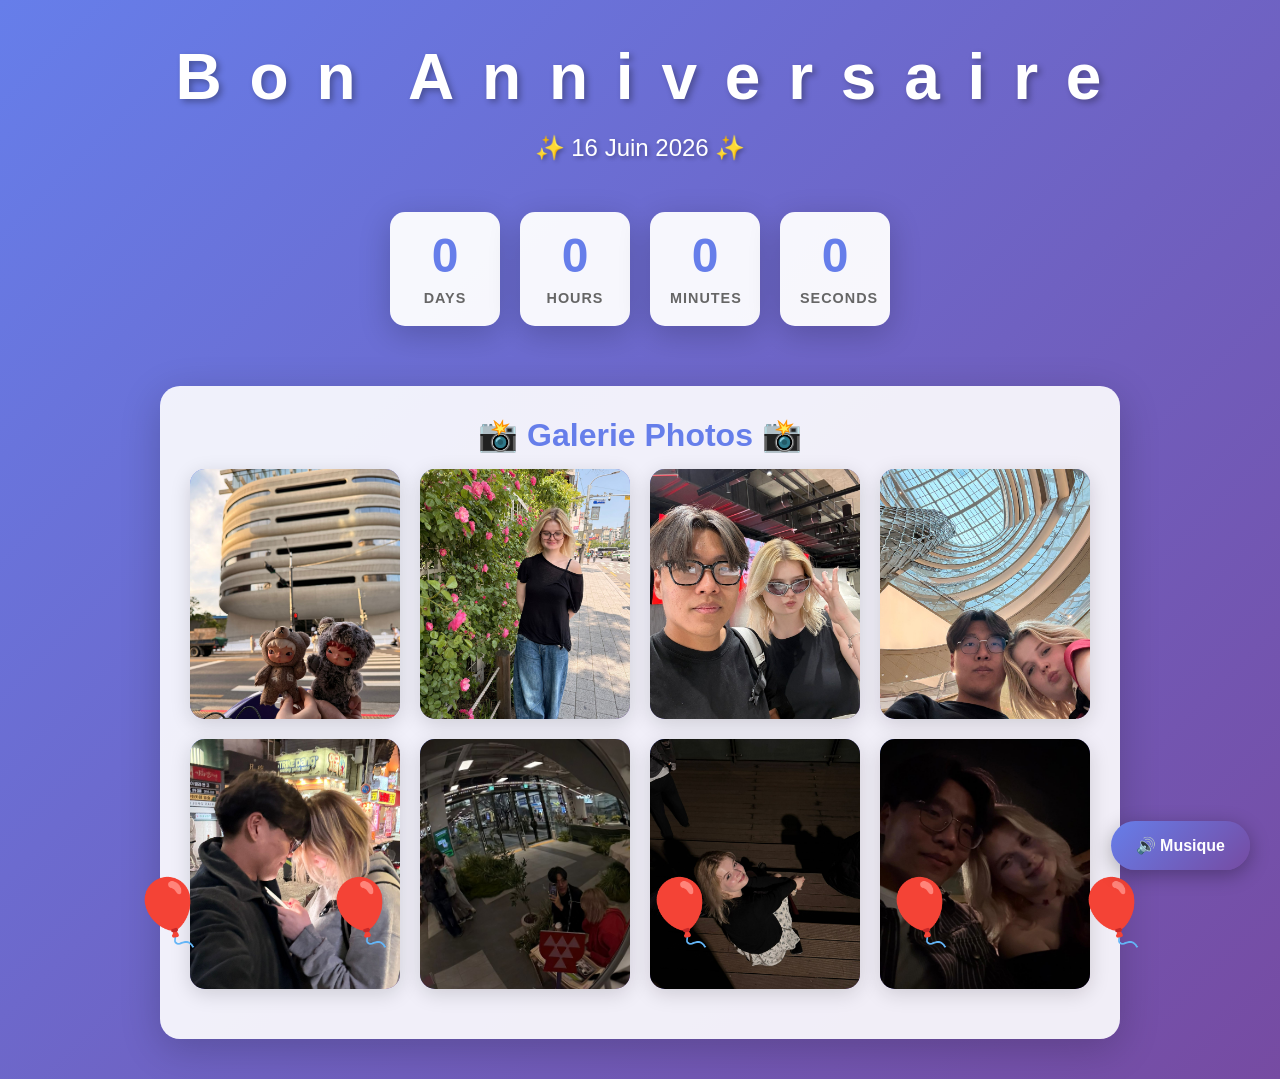
==== commit be4c11f7: "backfowrd" ====
--- a/index.html
+++ b/index.html
@@ -76,75 +76,42 @@
             <h2 class="celebrate-text">🎊 C'est l'anniversaire ! 🎊</h2>
             <p class="celebrate-subtitle">Joyeux Anniversaire ! 🎁✨</p>
         </div>
-        
+
         <!-- Galerie de photos -->
         <div class="gallery-section">
             <h2 class="gallery-title">📸 Galerie Photos 📸</h2>
-            <p class="gallery-info">🔒 Les photos se déverrouillent jour après jour jusqu'à l'anniversaire !</p>
             <div class="gallery">
-                <div class="gallery-item locked" data-unlock-date="2026-06-09" data-text="The matching Pop Mart figures !">
+                <div class="gallery-item" data-unlock-date="2026-06-09"data-text="The matching Pop Mart figures ! ">
                     <img src="images/photo1.jpeg" alt="Photo d'anniversaire 1">
                     <div class="gallery-overlay">Photo 1</div>
-                    <div class="gallery-lock">
-                        <span>🔒</span>
-                        <small id="unlock-date-1">Déverrouillée dans X jours</small>
-                    </div>
                 </div>
-                <div class="gallery-item locked" data-unlock-date="2026-06-10" data-text="My pretty girl with flowers🌷 !">
+                <div class="gallery-item" data-unlock-date="2026-06-10" data-text="My pretty girl with flowers🌷 ! ">
                     <img src="images/photo2.jpeg" alt="Photo d'anniversaire 2">
                     <div class="gallery-overlay">Photo 2</div>
-                    <div class="gallery-lock">
-                        <span>🔒</span>
-                        <small id="unlock-date-2">Déverrouillée dans X jours</small>
-                    </div>
                 </div>
-                <div class="gallery-item locked" data-unlock-date="2026-06-11" data-text="we are stylish and no one can stop us ! 😎">
+                <div class="gallery-item" data-unlock-date="2026-06-11" data-text="we are stylish and no one can stop us ! 😎 ">
                     <img src="images/photo3.jpeg" alt="Photo d'anniversaire 3">
                     <div class="gallery-overlay">Photo 3</div>
-                    <div class="gallery-lock">
-                        <span>🔒</span>
-                        <small id="unlock-date-3">Déverrouillée dans X jours</small>
-                    </div>
                 </div>
-                <div class="gallery-item locked" data-unlock-date="2026-06-12" data-text="Most crwoded place in the world ! 😵‍💫">
+                <div class="gallery-item" data-unlock-date="2026-06-12" data-text="Most crwoded place in the world ! 😵‍💫 ">
                     <img src="images/photo4.jpeg" alt="Photo d'anniversaire 4">
                     <div class="gallery-overlay">Photo 4</div>
-                    <div class="gallery-lock">
-                        <span>🔒</span>
-                        <small id="unlock-date-4">Déverrouillée dans X jours</small>
-                    </div>
                 </div>
-                <div class="gallery-item locked" data-unlock-date="2026-06-13" data-text="My sweet heart with her cute smile ! 😍">
+                <div class="gallery-item" data-unlock-date="2026-06-13" data-text="My sweet heart with her cute smile ! 😍 ">
                     <img src="images/photo5.jpeg" alt="Photo d'anniversaire 5">
                     <div class="gallery-overlay">Photo 5</div>
-                    <div class="gallery-lock">
-                        <span>🔒</span>
-                        <small id="unlock-date-5">Déverrouillée dans X jours</small>
-                    </div>
                 </div>
-                <div class="gallery-item locked" data-unlock-date="2026-06-14" data-text="Always together, no matter what ! 🫂">
+                <div class="gallery-item" data-unlock-date="2026-06-14" data-text="Always together, no matter what ! 🫂 ">
                     <img src="images/photo6.jpeg" alt="Photo d'anniversaire 6">
                     <div class="gallery-overlay">Photo 6</div>
-                    <div class="gallery-lock">
-                        <span>🔒</span>
-                        <small id="unlock-date-6">Déverrouillée dans X jours</small>
-                    </div>
                 </div>
-                <div class="gallery-item locked" data-unlock-date="2026-06-15" data-text="The prettiest view in the world ! 🫦">
+                <div class="gallery-item" data-unlock-date="2026-06-15" data-text="The prettiest view in the world ! 🫦 ">
                     <img src="images/photo7.jpeg" alt="Photo d'anniversaire 7">
                     <div class="gallery-overlay">Photo 7</div>
-                    <div class="gallery-lock">
-                        <span>🔒</span>
-                        <small id="unlock-date-7">Déverrouillée dans X jours</small>
-                    </div>
                 </div>
-                <div class="gallery-item locked" data-unlock-date="2026-06-16" data-text="I hope we will have many more adventures together ! ❤️">
+                <div class="gallery-item" data-unlock-date="2026-06-16" data-text="I hope we will have many more adventures together ! ❤️ ">
                     <img src="images/photo8.jpg" alt="Photo d'anniversaire 8">
                     <div class="gallery-overlay">Photo 8</div>
-                    <div class="gallery-lock">
-                        <span>🔒</span>
-                        <small id="unlock-date-8">Déverrouillée dans X jours</small>
-                    </div>
                 </div>
             </div>
         </div>
@@ -154,7 +121,7 @@
             <div class="modal-content">
                 <span class="close">&times;</span>
                 <div class="modal-body">
-                    <img id="modalImage" src="" alt="Photo agrandie">
+                    <img id="modalImage" src="" alt="Photo agrandie"> 
                     <div class="modal-text">
                         <p id="modalText"></p>
                     </div>
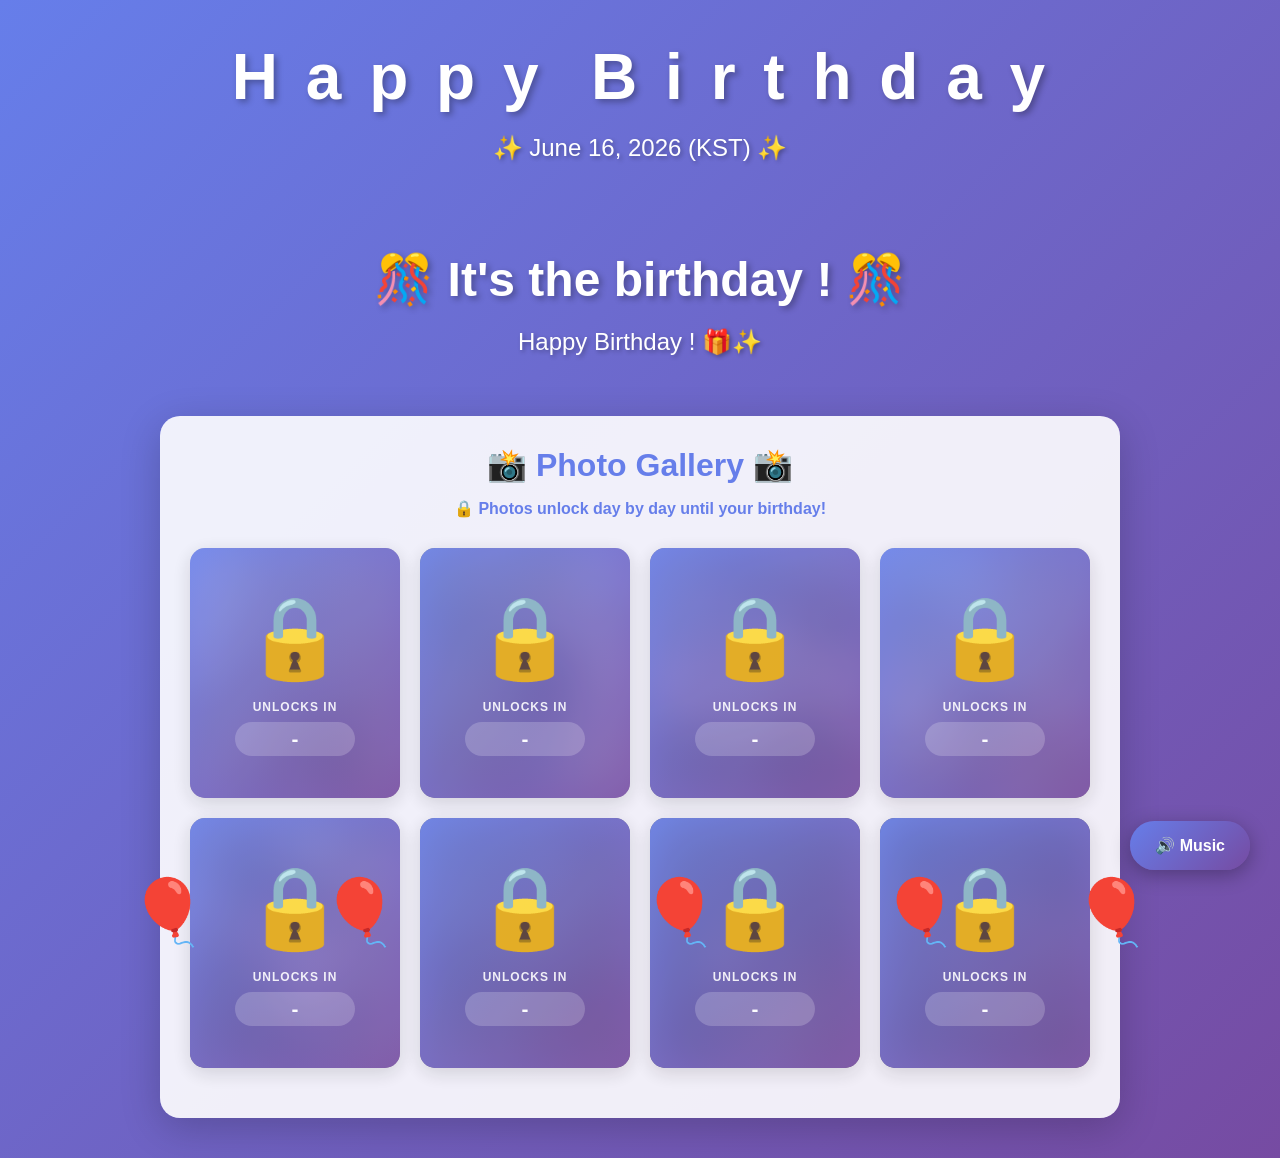
==== commit cb87abc8: "Done need to check" ====
--- a/index.html
+++ b/index.html
@@ -3,20 +3,19 @@
 <head>
     <meta charset="UTF-8">
     <meta name="viewport" content="width=device-width, initial-scale=1.0">
-    <title>🎉 Compte à rebours Anniversaire</title>
+    <title>🎉 Birthday Celebration</title>
     <link rel="stylesheet" href="styles.css">
     <!-- Contrôle de la musique -->
     <div class="music-player">
-        <button id="musicToggle" class="music-btn" title="Cliquez pour jouer la musique">
-            🔊 Musique
+        <button id="musicToggle" class="music-btn" title="Click to play music">
+            🔊 Music
         </button>
     </div>
 
     <audio id="birthdayMusic" loop>
         <source src="audio/Billie_Elish.mp3" type="audio/mpeg">
-         <!-- Confettis de fond 
-          <source src="audio/birthday.ogg" type="audio/ogg">-->
-        Votre navigateur ne supporte pas la lecture audio.
+        <source src="audio/birthday.ogg" type="audio/ogg">
+        Your browser does not support audio playback.
     </audio>
 
 </head>
@@ -27,26 +26,24 @@
     <!-- Contenu principal -->
     <div class="container">
         <!-- Titre festif -->
-        <div class="header">
+                <div class="header">
             <h1 class="title">
+                <span class="letter">H</span>
+                <span class="letter">a</span>
+                <span class="letter">p</span>
+                <span class="letter">p</span>
+                <span class="letter">y</span>
+                <span class="letter"> </span>
                 <span class="letter">B</span>
-                <span class="letter">o</span>
-                <span class="letter">n</span>
-                <span class="letter"> </span>
-                <span class="letter">A</span>
-                <span class="letter">n</span>
-                <span class="letter">n</span>
-                <span class="letter">i</span>
-                <span class="letter">v</span>
-                <span class="letter">e</span>
-                <span class="letter">r</span>
-                <span class="letter">s</span>
-                <span class="letter">a</span>
                 <span class="letter">i</span>
                 <span class="letter">r</span>
-                <span class="letter">e</span>
+                <span class="letter">t</span>
+                <span class="letter">h</span>
+                <span class="letter">d</span>
+                <span class="letter">a</span>
+                <span class="letter">y</span>
             </h1>
-            <p class="subtitle">✨ 16 Juin 2026 ✨</p>
+            <p class="subtitle">✨ June 16, 2026 (KST) ✨</p>
         </div>
 
         <!-- Décompte -->
@@ -73,45 +70,102 @@
 
         <!-- Message de célébration -->
         <div class="celebration-message" id="celebrationMessage" style="display: none;">
-            <h2 class="celebrate-text">🎊 C'est l'anniversaire ! 🎊</h2>
-            <p class="celebrate-subtitle">Joyeux Anniversaire ! 🎁✨</p>
+            <h2 class="celebrate-text">🎊 It's the birthday ! 🎊</h2>
+            <p class="celebrate-subtitle">Happy Birthday ! 🎁✨</p>
         </div>
 
-        <!-- Galerie de photos -->
+         <!-- Galerie de photos -->
         <div class="gallery-section">
-            <h2 class="gallery-title">📸 Galerie Photos 📸</h2>
+            <h2 class="gallery-title">📸 Photo Gallery 📸</h2>
+            <p class="gallery-info">🔒 Photos unlock day by day until your birthday!</p>
             <div class="gallery">
-                <div class="gallery-item" data-unlock-date="2026-06-09"data-text="The matching Pop Mart figures ! ">
-                    <img src="images/photo1.jpeg" alt="Photo d'anniversaire 1">
+                <div class="gallery-item locked" data-unlock-date="2026-06-09" data-text="The matching Pop Mart figures !">
+                    <img src="images/photo1.jpeg" alt="Birthday photo 1">
                     <div class="gallery-overlay">Photo 1</div>
+                    <div class="gallery-lock">
+                        <div class="lock-icon">🔒</div>
+                        <div class="lock-countdown">
+                            <div class="lock-countdown-label">Unlocks in</div>
+                            <div class="lock-countdown-time" id="countdown-1">-</div>
+                        </div>
+                    </div>
                 </div>
-                <div class="gallery-item" data-unlock-date="2026-06-10" data-text="My pretty girl with flowers🌷 ! ">
-                    <img src="images/photo2.jpeg" alt="Photo d'anniversaire 2">
+                <div class="gallery-item locked" data-unlock-date="2026-06-10" data-text="My pretty girl with flowers🌷 !">
+                    <img src="images/photo2.jpeg" alt="Birthday photo 2">
                     <div class="gallery-overlay">Photo 2</div>
+                    <div class="gallery-lock">
+                        <div class="lock-icon">🔒</div>
+                        <div class="lock-countdown">
+                            <div class="lock-countdown-label">Unlocks in</div>
+                            <div class="lock-countdown-time" id="countdown-2">-</div>
+                        </div>
+                    </div>
                 </div>
-                <div class="gallery-item" data-unlock-date="2026-06-11" data-text="we are stylish and no one can stop us ! 😎 ">
-                    <img src="images/photo3.jpeg" alt="Photo d'anniversaire 3">
+                <div class="gallery-item locked" data-unlock-date="2026-06-11" data-text="we are stylish and no one can stop us ! 😎">
+                    <img src="images/photo3.jpeg" alt="Birthday photo 3">
                     <div class="gallery-overlay">Photo 3</div>
+                    <div class="gallery-lock">
+                        <div class="lock-icon">🔒</div>
+                        <div class="lock-countdown">
+                            <div class="lock-countdown-label">Unlocks in</div>
+                            <div class="lock-countdown-time" id="countdown-3">-</div>
+                        </div>
+                    </div>
                 </div>
-                <div class="gallery-item" data-unlock-date="2026-06-12" data-text="Most crwoded place in the world ! 😵‍💫 ">
-                    <img src="images/photo4.jpeg" alt="Photo d'anniversaire 4">
+                <div class="gallery-item locked" data-unlock-date="2026-06-12" data-text="Most crowded place in the world ! 😵‍💫">
+                    <img src="images/photo4.jpeg" alt="Birthday photo 4">
                     <div class="gallery-overlay">Photo 4</div>
+                    <div class="gallery-lock">
+                        <div class="lock-icon">🔒</div>
+                        <div class="lock-countdown">
+                            <div class="lock-countdown-label">Unlocks in</div>
+                            <div class="lock-countdown-time" id="countdown-4">-</div>
+                        </div>
+                    </div>
                 </div>
-                <div class="gallery-item" data-unlock-date="2026-06-13" data-text="My sweet heart with her cute smile ! 😍 ">
-                    <img src="images/photo5.jpeg" alt="Photo d'anniversaire 5">
+                <div class="gallery-item locked" data-unlock-date="2026-06-13" data-text="My sweet heart with her cute smile ! 😍">
+                    <img src="images/photo5.jpeg" alt="Birthday photo 5">
                     <div class="gallery-overlay">Photo 5</div>
+                    <div class="gallery-lock">
+                        <div class="lock-icon">🔒</div>
+                        <div class="lock-countdown">
+                            <div class="lock-countdown-label">Unlocks in</div>
+                            <div class="lock-countdown-time" id="countdown-5">-</div>
+                        </div>
+                    </div>
                 </div>
-                <div class="gallery-item" data-unlock-date="2026-06-14" data-text="Always together, no matter what ! 🫂 ">
-                    <img src="images/photo6.jpeg" alt="Photo d'anniversaire 6">
+                <div class="gallery-item locked" data-unlock-date="2026-06-14" data-text="Always together, no matter what ! 🫂">
+                    <img src="images/photo6.jpeg" alt="Birthday photo 6">
                     <div class="gallery-overlay">Photo 6</div>
+                    <div class="gallery-lock">
+                        <div class="lock-icon">🔒</div>
+                        <div class="lock-countdown">
+                            <div class="lock-countdown-label">Unlocks in</div>
+                            <div class="lock-countdown-time" id="countdown-6">-</div>
+                        </div>
+                    </div>
                 </div>
-                <div class="gallery-item" data-unlock-date="2026-06-15" data-text="The prettiest view in the world ! 🫦 ">
-                    <img src="images/photo7.jpeg" alt="Photo d'anniversaire 7">
+                <div class="gallery-item locked" data-unlock-date="2026-06-15" data-text="The prettiest view in the world ! 🫦">
+                    <img src="images/photo7.jpeg" alt="Birthday photo 7">
                     <div class="gallery-overlay">Photo 7</div>
+                    <div class="gallery-lock">
+                        <div class="lock-icon">🔒</div>
+                        <div class="lock-countdown">
+                            <div class="lock-countdown-label">Unlocks in</div>
+                            <div class="lock-countdown-time" id="countdown-7">-</div>
+                        </div>
+                    </div>
                 </div>
-                <div class="gallery-item" data-unlock-date="2026-06-16" data-text="I hope we will have many more adventures together ! ❤️ ">
-                    <img src="images/photo8.jpg" alt="Photo d'anniversaire 8">
+                <div class="gallery-item locked" data-unlock-date="2026-06-16" data-text="I hope we will have many more adventures together ! ❤️">
+                    <img src="images/photo8.jpg" alt="Birthday photo 8">
                     <div class="gallery-overlay">Photo 8</div>
+                    <div class="gallery-lock">
+                        <div class="lock-icon">🔒</div>
+                        <div class="lock-countdown">
+                            <div class="lock-countdown-label">Unlocks in</div>
+                            <div class="lock-countdown-time" id="countdown-8">-</div>
+                        </div>
+                    </div>
                 </div>
             </div>
         </div>
@@ -121,7 +175,7 @@
             <div class="modal-content">
                 <span class="close">&times;</span>
                 <div class="modal-body">
-                    <img id="modalImage" src="" alt="Photo agrandie"> 
+                    <img id="modalImage" src="" alt="Full-size photo">
                     <div class="modal-text">
                         <p id="modalText"></p>
                     </div>
--- a/styles.css
+++ b/styles.css
@@ -96,8 +96,6 @@
 .letter:nth-child(12) { animation-delay: 1.1s; }
 .letter:nth-child(13) { animation-delay: 1.2s; }
 .letter:nth-child(14) { animation-delay: 1.3s; }
-.letter:nth-child(15) { animation-delay: 1.4s; }
-.letter:nth-child(16) { animation-delay: 1.5s; }
 
 @keyframes bounce {
     0%, 100% {
@@ -250,7 +248,7 @@
 }
 
 .gallery-item.locked {
-    cursor: not-allowed;
+    cursor: pointer;
     opacity: 0.9;
 }
 
@@ -267,7 +265,28 @@
     width: 100%;
     height: 100%;
     object-fit: cover;
-    transition: transform 0.3s ease;
+    transition: transform 0.3s ease, filter 0.3s ease;
+    filter: blur(25px);
+}
+
+.gallery-item.unlocked img {
+    filter: blur(0px);
+}
+
+.gallery-item.revealed img {
+    filter: blur(0px);
+    animation: revealImage 0.6s ease-out;
+}
+
+@keyframes revealImage {
+    0% {
+        transform: scale(0.95);
+        opacity: 0.8;
+    }
+    100% {
+        transform: scale(1);
+        opacity: 1;
+    }
 }
 
 .gallery-item.unlocked:hover img {
@@ -292,14 +311,14 @@
     transform: translateY(0);
 }
 
-/* Verrouillage des photos */
+/* Verrouillage des photos avec cadenas */
 .gallery-lock {
     position: absolute;
     top: 0;
     left: 0;
     right: 0;
     bottom: 0;
-    background: linear-gradient(135deg, rgba(102, 126, 234, 0.9), rgba(118, 75, 162, 0.9));
+    background: linear-gradient(135deg, rgba(102, 126, 234, 0.85), rgba(118, 75, 162, 0.85));
     display: flex;
     flex-direction: column;
     align-items: center;
@@ -309,11 +328,12 @@
     color: white;
     transition: all 0.3s ease;
     z-index: 10;
-}
-
-.gallery-lock span {
-    font-size: 4rem;
-    margin-bottom: 10px;
+    gap: 15px;
+}
+
+/* Cadenas animé */
+.lock-icon {
+    font-size: 5rem;
     animation: shake 0.5s ease-in-out infinite;
 }
 
@@ -326,15 +346,55 @@
     }
 }
 
-.gallery-lock small {
-    font-size: 0.8rem;
+/* Décompte sur les photos */
+.lock-countdown {
+    display: flex;
+    flex-direction: column;
+    align-items: center;
+    gap: 8px;
+    font-size: 0.9rem;
+}
+
+.lock-countdown-label {
+    font-size: 0.75rem;
+    opacity: 0.9;
+    text-transform: uppercase;
+    letter-spacing: 1px;
+    font-weight: bold;
+}
+
+.lock-countdown-time {
+    font-size: 1.3rem;
+    font-weight: bold;
+    background: rgba(255, 255, 255, 0.2);
+    padding: 5px 15px;
+    border-radius: 20px;
+    min-width: 120px;
     text-align: center;
-    font-weight: bold;
-    line-height: 1.3;
+}
+
+.lock-countdown-time.today {
+    background: rgba(255, 215, 0, 0.4);
+    color: #FFD700;
+    font-size: 1.5rem;
+    animation: pulse-unlock 1s ease-in-out infinite;
+}
+
+@keyframes pulse-unlock {
+    0%, 100% {
+        transform: scale(1);
+    }
+    50% {
+        transform: scale(1.1);
+    }
 }
 
 /* Photo déverrouillée */
 .gallery-item.unlocked .gallery-lock {
+    display: none;
+}
+
+.gallery-item.revealed .gallery-lock {
     display: none;
 }
 
@@ -503,6 +563,7 @@
     width: 100%;
     border-radius: 15px 15px 0 0;
     display: block;
+    filter: blur(0px);
 }
 
 .modal-text {
@@ -646,6 +707,15 @@
         height: 35px;
         font-size: 1.5rem;
     }
+
+    .lock-icon {
+        font-size: 3.5rem;
+    }
+
+    .lock-countdown-time {
+        font-size: 1rem;
+        min-width: 100px;
+    }
 }
 
 @media (max-width: 480px) {
@@ -694,4 +764,17 @@
     .balloon {
         font-size: 2rem;
     }
-}
+
+    .lock-icon {
+        font-size: 2.5rem;
+    }
+
+    .lock-countdown-time {
+        font-size: 0.9rem;
+        min-width: 90px;
+    }
+
+    .lock-countdown-label {
+        font-size: 0.65rem;
+    }
+}
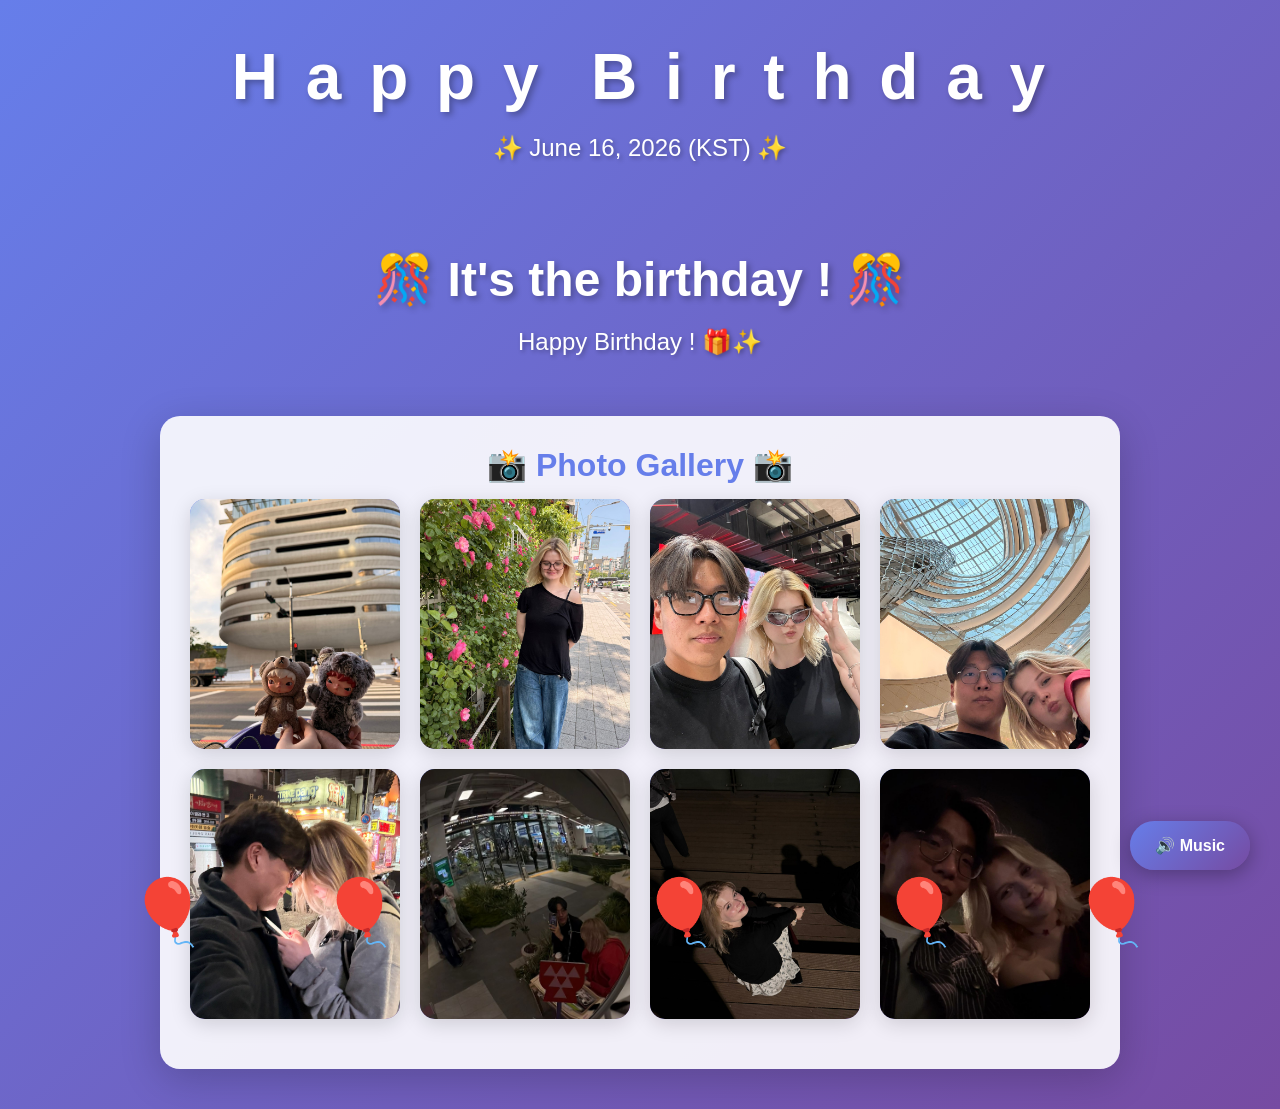
==== commit bdcfb4bb: "correction" ====
--- a/index.html
+++ b/index.html
@@ -13,7 +13,7 @@
     </div>
 
     <audio id="birthdayMusic" loop>
-        <source src="audio/Billie_Elish.mp3" type="audio/mpeg">
+        <source src="audio/birthday.mp3" type="audio/mpeg">
         <source src="audio/birthday.ogg" type="audio/ogg">
         Your browser does not support audio playback.
     </audio>
@@ -77,95 +77,45 @@
          <!-- Galerie de photos -->
         <div class="gallery-section">
             <h2 class="gallery-title">📸 Photo Gallery 📸</h2>
-            <p class="gallery-info">🔒 Photos unlock day by day until your birthday!</p>
             <div class="gallery">
-                <div class="gallery-item locked" data-unlock-date="2026-06-09" data-text="The matching Pop Mart figures !">
+                <div class="gallery-item" data-text="The matching Pop Mart figures !">
                     <img src="images/photo1.jpeg" alt="Birthday photo 1">
                     <div class="gallery-overlay">Photo 1</div>
-                    <div class="gallery-lock">
-                        <div class="lock-icon">🔒</div>
-                        <div class="lock-countdown">
-                            <div class="lock-countdown-label">Unlocks in</div>
-                            <div class="lock-countdown-time" id="countdown-1">-</div>
-                        </div>
-                    </div>
+                    
                 </div>
-                <div class="gallery-item locked" data-unlock-date="2026-06-10" data-text="My pretty girl with flowers🌷 !">
+                <div class="gallery-item"  data-text="My pretty girl with flowers🌷 !">
                     <img src="images/photo2.jpeg" alt="Birthday photo 2">
                     <div class="gallery-overlay">Photo 2</div>
-                    <div class="gallery-lock">
-                        <div class="lock-icon">🔒</div>
-                        <div class="lock-countdown">
-                            <div class="lock-countdown-label">Unlocks in</div>
-                            <div class="lock-countdown-time" id="countdown-2">-</div>
-                        </div>
-                    </div>
+
                 </div>
-                <div class="gallery-item locked" data-unlock-date="2026-06-11" data-text="we are stylish and no one can stop us ! 😎">
+                <div class="gallery-item" " data-text="we are stylish and no one can stop us ! 😎">
                     <img src="images/photo3.jpeg" alt="Birthday photo 3">
                     <div class="gallery-overlay">Photo 3</div>
-                    <div class="gallery-lock">
-                        <div class="lock-icon">🔒</div>
-                        <div class="lock-countdown">
-                            <div class="lock-countdown-label">Unlocks in</div>
-                            <div class="lock-countdown-time" id="countdown-3">-</div>
-                        </div>
-                    </div>
+                    
                 </div>
-                <div class="gallery-item locked" data-unlock-date="2026-06-12" data-text="Most crowded place in the world ! 😵‍💫">
+                <div class="gallery-item"  data-text="Most crowded place in the world ! 😵‍💫">
                     <img src="images/photo4.jpeg" alt="Birthday photo 4">
                     <div class="gallery-overlay">Photo 4</div>
-                    <div class="gallery-lock">
-                        <div class="lock-icon">🔒</div>
-                        <div class="lock-countdown">
-                            <div class="lock-countdown-label">Unlocks in</div>
-                            <div class="lock-countdown-time" id="countdown-4">-</div>
-                        </div>
-                    </div>
+                   
                 </div>
-                <div class="gallery-item locked" data-unlock-date="2026-06-13" data-text="My sweet heart with her cute smile ! 😍">
+                <div class="gallery-item"  data-text="My sweet heart with her cute smile ! 😍">
                     <img src="images/photo5.jpeg" alt="Birthday photo 5">
                     <div class="gallery-overlay">Photo 5</div>
-                    <div class="gallery-lock">
-                        <div class="lock-icon">🔒</div>
-                        <div class="lock-countdown">
-                            <div class="lock-countdown-label">Unlocks in</div>
-                            <div class="lock-countdown-time" id="countdown-5">-</div>
-                        </div>
-                    </div>
+                    
                 </div>
-                <div class="gallery-item locked" data-unlock-date="2026-06-14" data-text="Always together, no matter what ! 🫂">
+                <div class="gallery-item"  data-text="Always together, no matter what ! 🫂">
                     <img src="images/photo6.jpeg" alt="Birthday photo 6">
                     <div class="gallery-overlay">Photo 6</div>
-                    <div class="gallery-lock">
-                        <div class="lock-icon">🔒</div>
-                        <div class="lock-countdown">
-                            <div class="lock-countdown-label">Unlocks in</div>
-                            <div class="lock-countdown-time" id="countdown-6">-</div>
-                        </div>
-                    </div>
+                    
                 </div>
-                <div class="gallery-item locked" data-unlock-date="2026-06-15" data-text="The prettiest view in the world ! 🫦">
+                <div class="gallery-item" data-text="The prettiest view in the world ! 🫦">
                     <img src="images/photo7.jpeg" alt="Birthday photo 7">
                     <div class="gallery-overlay">Photo 7</div>
-                    <div class="gallery-lock">
-                        <div class="lock-icon">🔒</div>
-                        <div class="lock-countdown">
-                            <div class="lock-countdown-label">Unlocks in</div>
-                            <div class="lock-countdown-time" id="countdown-7">-</div>
-                        </div>
-                    </div>
                 </div>
-                <div class="gallery-item locked" data-unlock-date="2026-06-16" data-text="I hope we will have many more adventures together ! ❤️">
+                <div class="gallery-item" data-text="I hope we will have many more adventures together ! ❤️">
                     <img src="images/photo8.jpg" alt="Birthday photo 8">
                     <div class="gallery-overlay">Photo 8</div>
-                    <div class="gallery-lock">
-                        <div class="lock-icon">🔒</div>
-                        <div class="lock-countdown">
-                            <div class="lock-countdown-label">Unlocks in</div>
-                            <div class="lock-countdown-time" id="countdown-8">-</div>
-                        </div>
-                    </div>
+                
                 </div>
             </div>
         </div>
--- a/styles.css
+++ b/styles.css
@@ -247,31 +247,19 @@
     background: linear-gradient(135deg, #667eea, #764ba2);
 }
 
-.gallery-item.locked {
-    cursor: pointer;
-    opacity: 0.9;
-}
-
-.gallery-item.unlocked {
-    cursor: pointer;
-}
-
-.gallery-item.unlocked:hover {
-    transform: translateY(-10px) scale(1.05);
-    box-shadow: 0 10px 35px rgba(0, 0, 0, 0.3);
-}
+
+
+
 
 .gallery-item img {
     width: 100%;
     height: 100%;
     object-fit: cover;
     transition: transform 0.3s ease, filter 0.3s ease;
-    filter: blur(25px);
-}
-
-.gallery-item.unlocked img {
-    filter: blur(0px);
-}
+  
+}
+
+
 
 .gallery-item.revealed img {
     filter: blur(0px);
@@ -289,53 +277,13 @@
     }
 }
 
-.gallery-item.unlocked:hover img {
-    transform: scale(1.1);
-}
-
-.gallery-overlay {
-    position: absolute;
-    bottom: 0;
-    left: 0;
-    right: 0;
-    background: linear-gradient(to top, rgba(0, 0, 0, 0.7), transparent);
-    color: white;
-    padding: 20px;
-    font-weight: bold;
-    font-size: 1.1rem;
-    transform: translateY(100%);
-    transition: transform 0.3s ease;
-}
-
-.gallery-item.unlocked:hover .gallery-overlay {
-    transform: translateY(0);
-}
-
-/* Verrouillage des photos avec cadenas */
-.gallery-lock {
-    position: absolute;
-    top: 0;
-    left: 0;
-    right: 0;
-    bottom: 0;
-    background: linear-gradient(135deg, rgba(102, 126, 234, 0.85), rgba(118, 75, 162, 0.85));
-    display: flex;
-    flex-direction: column;
-    align-items: center;
-    justify-content: center;
-    border-radius: 15px;
-    font-size: 3rem;
-    color: white;
-    transition: all 0.3s ease;
-    z-index: 10;
-    gap: 15px;
-}
+
+
+
+
 
 /* Cadenas animé */
-.lock-icon {
-    font-size: 5rem;
-    animation: shake 0.5s ease-in-out infinite;
-}
+
 
 @keyframes shake {
     0%, 100% {
@@ -346,57 +294,6 @@
     }
 }
 
-/* Décompte sur les photos */
-.lock-countdown {
-    display: flex;
-    flex-direction: column;
-    align-items: center;
-    gap: 8px;
-    font-size: 0.9rem;
-}
-
-.lock-countdown-label {
-    font-size: 0.75rem;
-    opacity: 0.9;
-    text-transform: uppercase;
-    letter-spacing: 1px;
-    font-weight: bold;
-}
-
-.lock-countdown-time {
-    font-size: 1.3rem;
-    font-weight: bold;
-    background: rgba(255, 255, 255, 0.2);
-    padding: 5px 15px;
-    border-radius: 20px;
-    min-width: 120px;
-    text-align: center;
-}
-
-.lock-countdown-time.today {
-    background: rgba(255, 215, 0, 0.4);
-    color: #FFD700;
-    font-size: 1.5rem;
-    animation: pulse-unlock 1s ease-in-out infinite;
-}
-
-@keyframes pulse-unlock {
-    0%, 100% {
-        transform: scale(1);
-    }
-    50% {
-        transform: scale(1.1);
-    }
-}
-
-/* Photo déverrouillée */
-.gallery-item.unlocked .gallery-lock {
-    display: none;
-}
-
-.gallery-item.revealed .gallery-lock {
-    display: none;
-}
 
 .gallery-note {
     text-align: center;
@@ -602,20 +499,7 @@
     transform: scale(1.1);
 }
 
-/* Notification de déverrouillage */
-.unlock-notification {
-    position: fixed;
-    top: 20px;
-    left: 50%;
-    transform: translateX(-50%);
-    background: linear-gradient(135deg, #f093fb, #f5576c);
-    color: white;
-    padding: 20px 40px;
-    border-radius: 50px;
-    box-shadow: 0 5px 20px rgba(0, 0, 0, 0.3);
-    animation: slideDown 0.5s ease-out;
-    z-index: 2000;
-}
+
 
 @keyframes slideDown {
     from {
@@ -639,9 +523,6 @@
     }
 }
 
-.unlock-notification.hide {
-    animation: slideUp 0.5s ease-out forwards;
-}
 
 /* Responsive */
 @media (max-width: 768px) {
@@ -708,14 +589,7 @@
         font-size: 1.5rem;
     }
 
-    .lock-icon {
-        font-size: 3.5rem;
-    }
-
-    .lock-countdown-time {
-        font-size: 1rem;
-        min-width: 100px;
-    }
+
 }
 
 @media (max-width: 480px) {
@@ -765,16 +639,4 @@
         font-size: 2rem;
     }
 
-    .lock-icon {
-        font-size: 2.5rem;
-    }
-
-    .lock-countdown-time {
-        font-size: 0.9rem;
-        min-width: 90px;
-    }
-
-    .lock-countdown-label {
-        font-size: 0.65rem;
-    }
 }
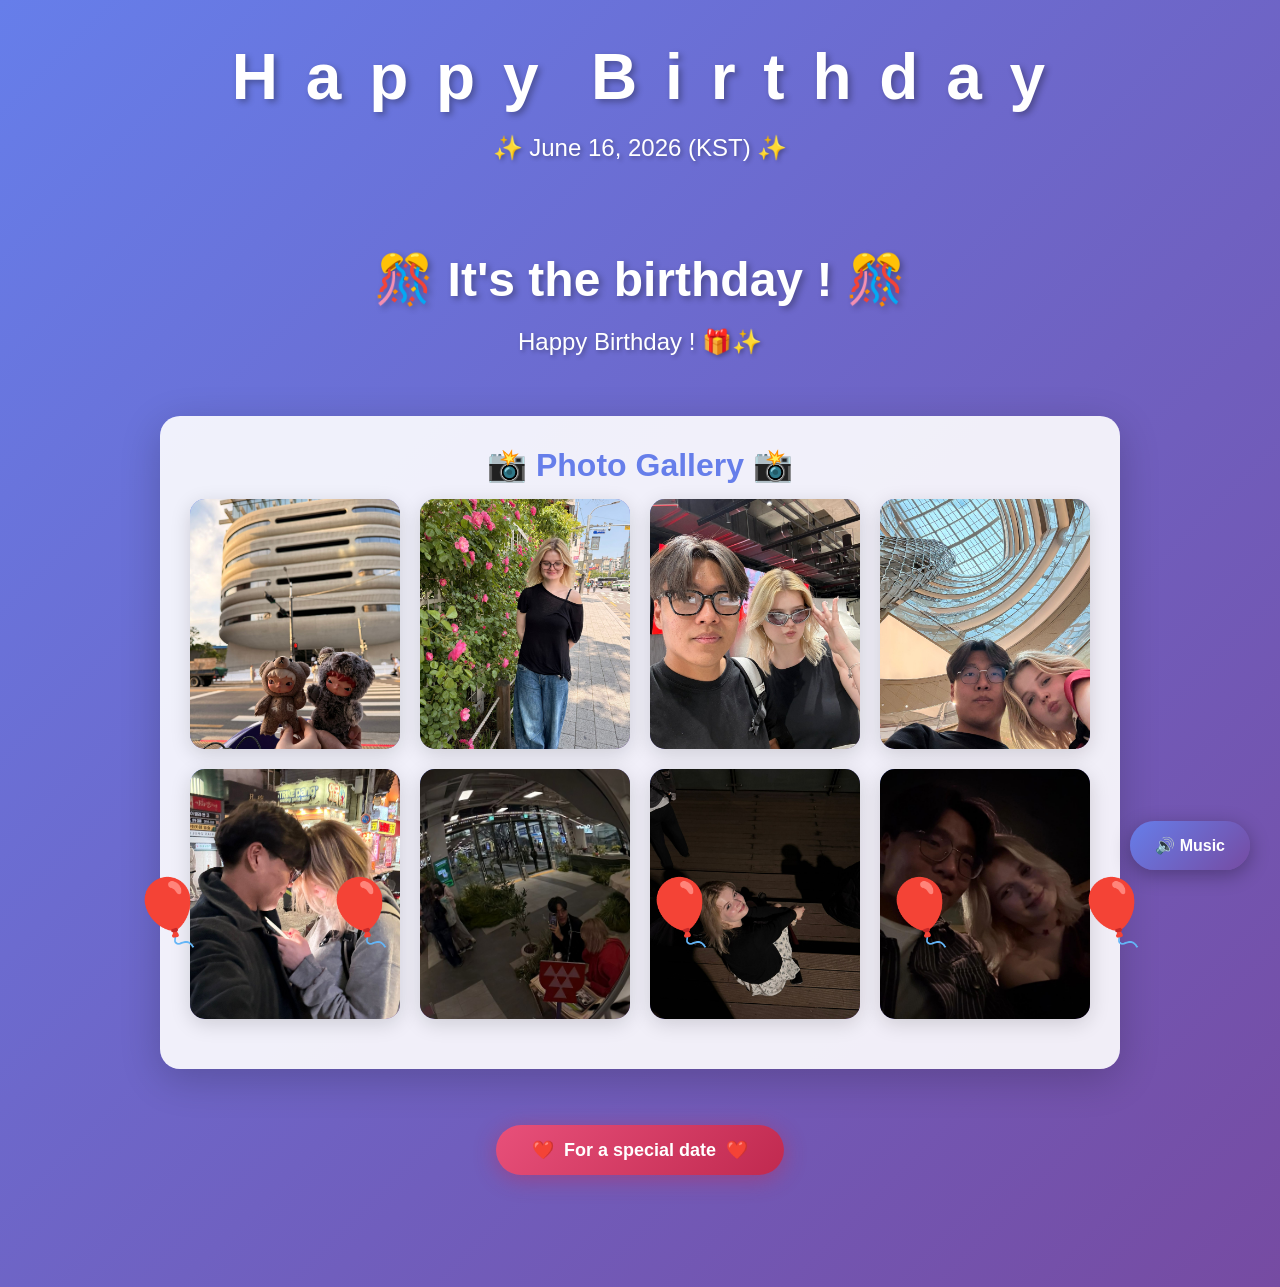
==== commit 2482aa10: "ajoute new page" ====
--- a/index.html
+++ b/index.html
@@ -20,6 +20,7 @@
 
 </head>
 <body>
+    
     <!-- Confettis de fond -->
     <div class="confetti-container" id="confetti"></div>
 
@@ -133,6 +134,13 @@
             </div>
         </div>
 
+              <!-- ── BOUTON CŒUR ── -->
+        <div class="heart-btn-section">
+            <button id="btn-heart-page" onclick="window.location.href='heart_page.html'">
+                ❤️ &nbsp;For a special date&nbsp; ❤️
+            </button>
+        </div>
+
         <!-- Décoration festive -->
         <div class="balloons">
             <div class="balloon balloon-1">🎈</div>
@@ -144,5 +152,6 @@
     </div>
 
     <script src="script.js"></script>
+
 </body>
 </html>
--- a/styles.css
+++ b/styles.css
@@ -639,4 +639,38 @@
         font-size: 2rem;
     }
 
+}
+
+/* Bouton Send Love */
+#btn-heart-page {
+    display: inline-flex;
+    align-items: center;
+    gap: 10px;
+    margin: 2rem auto;
+    padding: 14px 36px;
+    font-size: 18px;
+    font-weight: 600;
+    color: #fff;
+    background: linear-gradient(135deg, #e8507a, #c0294f);
+    border: none;
+    border-radius: 50px;
+    cursor: pointer;
+    box-shadow: 0 4px 22px rgba(200, 40, 80, 0.45);
+    transition: transform 0.15s, box-shadow 0.15s;
+    animation: heartBtnPulse 2s ease-in-out infinite;
+}
+#btn-heart-page:hover {
+    transform: scale(1.07);
+    box-shadow: 0 8px 30px rgba(200, 40, 80, 0.6);
+}
+#btn-heart-page:active { transform: scale(0.97); }
+
+@keyframes heartBtnPulse {
+    0%, 100% { box-shadow: 0 4px 22px rgba(200, 40, 80, 0.45); }
+    50%       { box-shadow: 0 4px 36px rgba(200, 40, 80, 0.75); }
+}
+
+.heart-btn-section {
+    text-align: center;
+    margin: 1.5rem 0 2.5rem;
 }
